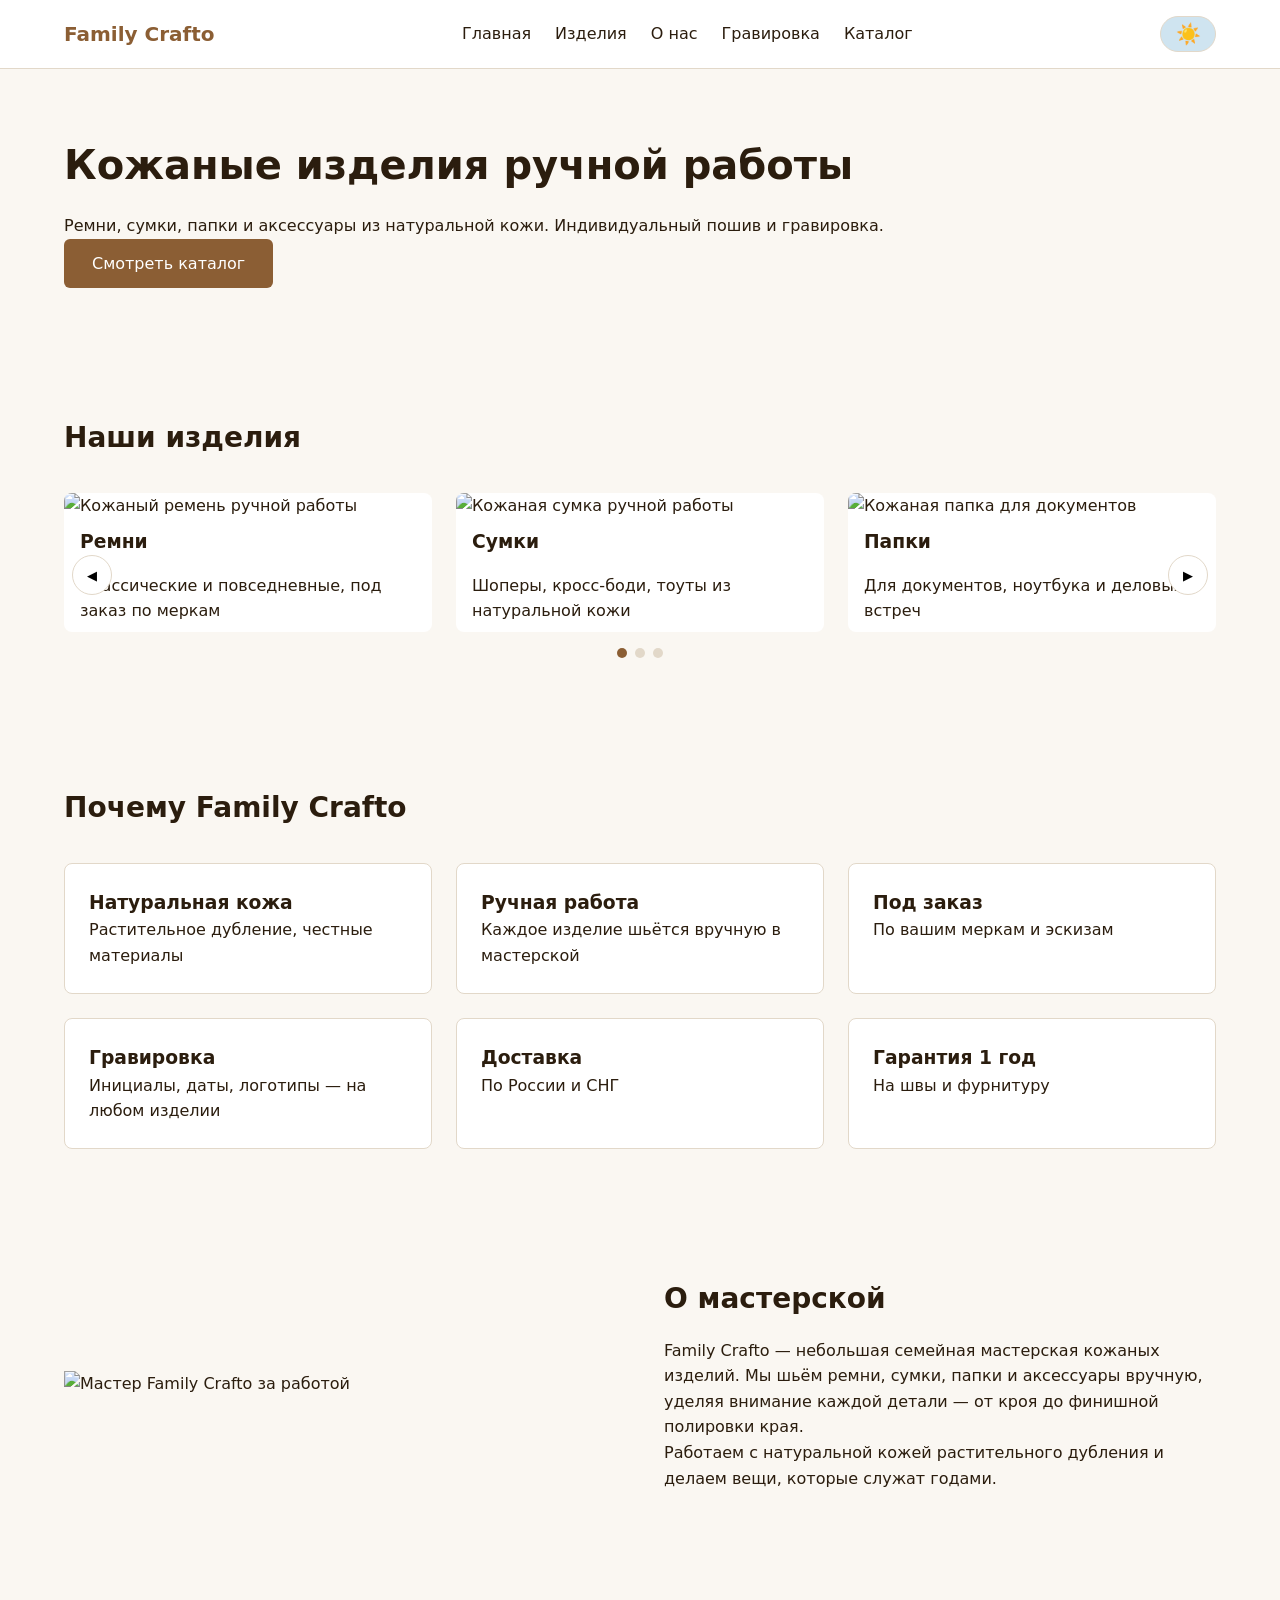
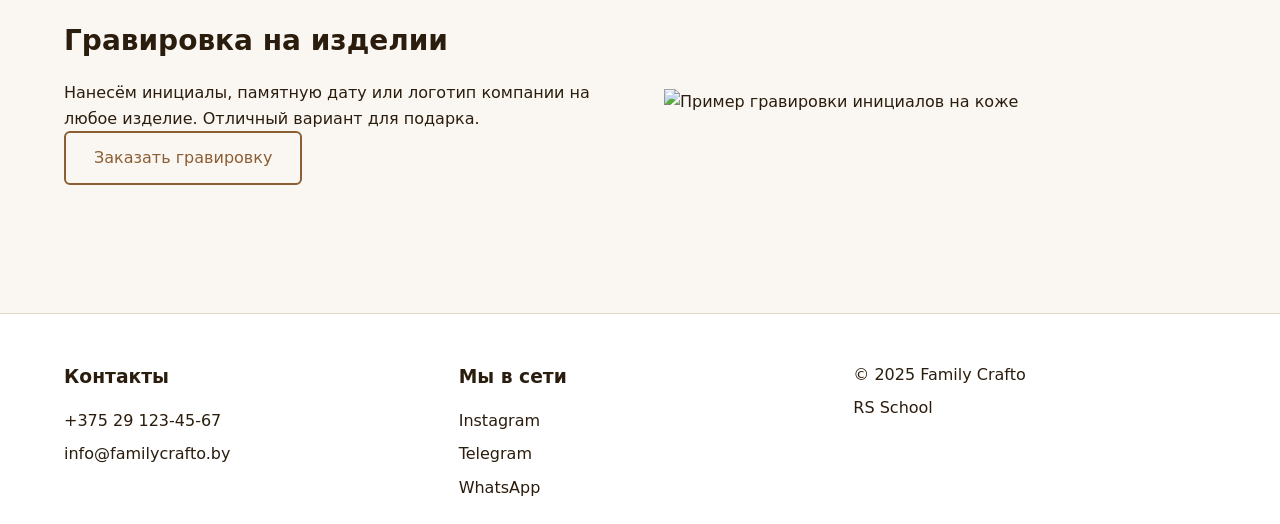
==== index.html @ 92be7557 "feat: add landing page and catalog markup" ====
<!DOCTYPE html>
<html lang="ru">
<head>
    <meta charset="UTF-8">
    <meta name="viewport" content="width=device-width, initial-scale=1.0">
    <title>Family Crafto — кожаные изделия ручной работы</title>
    <link rel="icon" href="images/favicon.ico" type="image/x-icon">
    <link rel="stylesheet" href="css/themes.css">
    <link rel="stylesheet" href="css/style.css">
    <script src="js/theme.js" defer></script>
</head>
<body>
    <header class="header">
        <div class="container header__inner">
            <a href="index.html" class="logo">Family Crafto</a>

            <nav class="nav" aria-label="Основная навигация">
                <ul class="nav__list">
                    <li><a href="#hero">Главная</a></li>
                    <li><a href="#products">Изделия</a></li>
                    <li><a href="#benefits">О нас</a></li>
                    <li><a href="#engraving">Гравировка</a></li>
                    <li><a href="catalog.html">Каталог</a></li>
                </ul>
            </nav>

            <button class="theme-toggle" type="button" aria-label="Переключить тему">
                <span class="theme-toggle__icon theme-toggle__icon--sun" aria-hidden="true">☀️</span>
                <span class="theme-toggle__icon theme-toggle__icon--moon" aria-hidden="true">🌙</span>
            </button>

            <button class="burger" type="button" aria-label="Открыть меню">
                <span></span><span></span><span></span>
            </button>
        </div>
    </header>
    <main> 
    <section class="hero" id="hero">
        <div class="container hero__inner">
            <h1>Кожаные изделия ручной работы</h1>
            <p>Ремни, сумки, папки и аксессуары из натуральной кожи. Индивидуальный пошив и гравировка.</p>
            <a href="catalog.html" class="btn">Смотреть каталог</a>
        </div>
    </section>
    <section class="products-slider" id="products">
        <div class="container">
            <h2>Наши изделия</h2>
            <div class="slider">
                <ul class="slider__track">
                    <li class="slide">
                        <img src="images/slider-belt.jpg" alt="Кожаный ремень ручной работы">
                        <h3>Ремни</h3>
                        <p>Классические и повседневные, под заказ по меркам</p>
                    </li>
                    <li class="slide">
                        <img src="images/slider-bag.jpg" alt="Кожаная сумка ручной работы">
                        <h3>Сумки</h3>
                        <p>Шоперы, кросс-боди, тоуты из натуральной кожи</p>
                    </li>
                    <li class="slide">
                        <img src="images/slider-folder.jpg" alt="Кожаная папка для документов">
                        <h3>Папки</h3>
                        <p>Для документов, ноутбука и деловых встреч</p>
                    </li>
                </ul>
                <button class="slider__btn slider__btn--prev" aria-label="Предыдущий слайд">◀</button>
                <button class="slider__btn slider__btn--next" aria-label="Следующий слайд">▶</button>
                <div class="slider__dots">
                    <button class="dot dot--active" aria-label="Слайд 1"></button>
                    <button class="dot" aria-label="Слайд 2"></button>
                    <button class="dot" aria-label="Слайд 3"></button>
                </div>
            </div>
        </div>
    </section>
    <section class="benefits" id="benefits">
        <div class="container">
            <h2>Почему Family Crafto</h2>
            <ul class="benefits__grid">
                <li class="benefit-card">
                    <h3>Натуральная кожа</h3>
                    <p>Растительное дубление, честные материалы</p>
                </li>
                <li class="benefit-card">
                    <h3>Ручная работа</h3>
                    <p>Каждое изделие шьётся вручную в мастерской</p>
                </li>
                <li class="benefit-card">
                    <h3>Под заказ</h3>
                    <p>По вашим меркам и эскизам</p>
                </li>
                <li class="benefit-card">
                    <h3>Гравировка</h3>
                    <p>Инициалы, даты, логотипы — на любом изделии</p>
                </li>
                <li class="benefit-card">
                    <h3>Доставка</h3>
                    <p>По России и СНГ</p>
                </li>
                <li class="benefit-card">
                    <h3>Гарантия 1 год</h3>
                    <p>На швы и фурнитуру</p>
                </li>
            </ul>
        </div>
    </section>
    <section class="about" id="about">
        <div class="container about__inner">
            <img src="images/about.jpg" alt="Мастер Family Crafto за работой">
            <div class="about__text">
                <h2>О мастерской</h2>
                <p>Family Crafto — небольшая семейная мастерская кожаных изделий. Мы шьём ремни, сумки, папки и аксессуары вручную, уделяя внимание каждой детали — от кроя до финишной полировки края.</p>
                <p>Работаем с натуральной кожей растительного дубления и делаем вещи, которые служат годами.</p>
            </div>
        </div>
    </section>
    <section class="engraving" id="engraving">
        <div class="container engraving__inner">
            <div class="engraving__text">
                <h2>Гравировка на изделии</h2>
                <p>Нанесём инициалы, памятную дату или логотип компании на любое изделие. Отличный вариант для подарка.</p>
                <a href="catalog.html" class="btn btn--outline">Заказать гравировку</a>
            </div>
            <img src="images/engraving.jpg" alt="Пример гравировки инициалов на коже">
        </div>
    </section>
    </main>
    <footer class="footer">
        <div class="container footer__inner">
            <div class="footer__col">
                <h3>Контакты</h3>
                <a href="tel:+375291234567">+375 29 123-45-67</a>
                <a href="mailto:info@familycrafto.by">info@familycrafto.by</a>
            </div>
    
            <div class="footer__col">
                <h3>Мы в сети</h3>
                <a href="https://instagram.com/family_crafto" target="_blank" rel="noopener">Instagram</a>
                <a href="https://t.me/family_crafto" target="_blank" rel="noopener">Telegram</a>
                <a href="https://wa.me/375291234567" target="_blank" rel="noopener">WhatsApp</a>
            </div>
            <div class="footer__col">
                <p>© 2025 Family Crafto</p>
                <a href="https://rs.school/courses/javascript" target="_blank" rel="noopener">RS School</a>
            </div>
        </div>
    </footer>
</body>
</html>
---- css/themes.css ----
:root {
    --bg: #faf7f2;
    --surface: #ffffff;
    --text: #2b1d0e;
    --text-muted: #6b5a48;
    --accent: #8b5e34;
    --accent-hover: #6f4826;
    --border: #e2d8c9;
}

[data-theme="dark"] {
    --bg: #1a1410;
    --surface: #241c15;
    --text: #f0e6d8;
    --text-muted: #b5a48e;
    --accent: #c8925b;
    --accent-hover: #dba872;
    --border: #3a2e22;
}
---- css/style.css ----
* { box-sizing: border-box; margin: 0; padding: 0; }

html { scroll-behavior: smooth; }

body {
    font-family: system-ui, -apple-system, sans-serif;
    background: var(--bg);
    color: var(--text);
    line-height: 1.6;
    transition: background .3s, color .3s;
}

ul { list-style: none; }
a { color: inherit; text-decoration: none; }
img { max-width: 100%; height: auto; display: block; }

.container {
    width: 100%;
    max-width: 1200px;
    margin: 0 auto;
    padding: 0 24px;
}

/* HEADER */
.header {
    position: sticky; top: 0; z-index: 100;
    background: var(--surface);
    border-bottom: 1px solid var(--border);
}
.header__inner {
    display: flex; align-items: center; justify-content: space-between;
    gap: 24px; padding: 16px 24px;
}
.logo { font-weight: 700; font-size: 1.25rem; color: var(--accent); }

.nav__list { display: flex; gap: 24px; }
.nav__list a { transition: color .2s; }
.nav__list a:hover { color: var(--accent); }

/* === Кнопка переключения темы с анимацией «закат/восход» === */
.theme-toggle {
    position: relative;
    width: 56px;
    height: 36px;
    border-radius: 18px;
    background: #cfe4f0;                 /* небо днём */
    border: 1px solid var(--border);
    cursor: pointer;
    overflow: hidden;
    padding: 0;
    transition: background .5s ease;
}

/* Небо ночью */
[data-theme="dark"] .theme-toggle {
    background: #1a2740;
}

/* Общие стили иконок — позиция в центре кнопки */
.theme-toggle__icon {
    position: absolute;
    top: 50%;
    left: 50%;
    font-size: 20px;
    line-height: 1;
    transition: transform .6s cubic-bezier(.4, 0, .2, 1),
                opacity .4s ease;
    pointer-events: none;
    user-select: none;
}

/* === СВЕТЛАЯ ТЕМА: солнце в центре, луна «ушла за горизонт» === */
.theme-toggle__icon--sun {
    transform: translate(-50%, -50%);
    opacity: 1;
}

.theme-toggle__icon--moon {
    transform: translate(-50%, 60%);     /* спрятана внизу */
    opacity: 0;
}

/* === ТЁМНАЯ ТЕМА: луна в центре, солнце «уходит вниз» === */
[data-theme="dark"] .theme-toggle__icon--sun {
    transform: translate(-50%, 60%);
    opacity: 0;
}

[data-theme="dark"] .theme-toggle__icon--moon {
    transform: translate(-50%, -50%);
    opacity: 1;
}

/* ховер — лёгкое увеличение кнопки */
.theme-toggle:hover {
    transform: scale(1.05);
}
.theme-toggle:active {
    transform: scale(.97);
}

.theme-toggle:hover { background: var(--border); }

.burger { display: none; background: none; border: none; cursor: pointer; }
.burger span { display: block; width: 24px; height: 2px; background: var(--text); margin: 4px 0; }

/* секции */
section { padding: 64px 0; }

h1 { font-size: 2.5rem; margin-bottom: 16px; }
h2 { font-size: 1.75rem; margin-bottom: 16px; }

.btn {
    display: inline-block; padding: 12px 28px;
    background: var(--accent); color: #fff;
    border-radius: 6px; border: none; cursor: pointer;
    transition: background .2s, transform .2s;
}
.btn:hover { background: var(--accent-hover); transform: translateY(-2px); }
.btn--outline { background: transparent; color: var(--accent); border: 2px solid var(--accent); }
.btn--outline:hover { background: var(--accent); color: #fff; }

/* сетки */
.benefits__grid { display: grid; grid-template-columns: repeat(3, 1fr); gap: 24px; margin-top: 32px; }
.benefit-card { background: var(--surface); border: 1px solid var(--border); padding: 24px; border-radius: 8px; }

.products { display: grid; grid-template-columns: repeat(4, 1fr); gap: 24px; margin: 32px 0; }
.product-card { background: var(--surface); border: 1px solid var(--border); border-radius: 8px; overflow: hidden; transition: transform .3s, box-shadow .3s; }
.product-card:hover { transform: translateY(-4px); box-shadow: 0 8px 24px rgba(0,0,0,.12); }
.product-card h3, .product-card p, .product-card__price { padding: 0 16px; }
.product-card__price { display: block; padding-bottom: 16px; color: var(--accent); font-weight: 700; }

/* слайдер */
.slider { position: relative; overflow: hidden; margin-top: 32px; }
.slider__track { display: flex; gap: 24px; }
.slide { flex: 0 0 calc((100% - 48px) / 3); background: var(--surface); border-radius: 8px; overflow: hidden; }
.slide h3, .slide p { padding: 8px 16px; }

.slider__btn {
    position: absolute; top: 50%; transform: translateY(-50%);
    background: var(--surface); border: 1px solid var(--border);
    width: 40px; height: 40px; border-radius: 50%; cursor: pointer;
}
.slider__btn--prev { left: 8px; }
.slider__btn--next { right: 8px; }

.slider__dots { display: flex; gap: 8px; justify-content: center; margin-top: 16px; }
.dot { width: 10px; height: 10px; border-radius: 50%; background: var(--border); border: none; cursor: pointer; }
.dot--active { background: var(--accent); }

/* about / engraving */
.about__inner, .engraving__inner {
    display: grid; grid-template-columns: 1fr 1fr; gap: 48px; align-items: center;
}

/* footer */
.footer { background: var(--surface); border-top: 1px solid var(--border); padding: 48px 0 24px; margin-top: 64px; }
.footer__inner { display: grid; grid-template-columns: repeat(3, 1fr); gap: 32px; }
.footer__col { display: flex; flex-direction: column; gap: 8px; }
.footer__col h3 { margin-bottom: 8px; }
.footer__col a { transition: color .2s; }
.footer__col a:hover { color: var(--accent); }

/* АДАПТИВ */
@media (max-width: 1024px) {
    .products { grid-template-columns: repeat(3, 1fr); }
    .benefits__grid { grid-template-columns: repeat(2, 1fr); }
}

@media (max-width: 768px) {
    .nav { display: none; }
    .burger { display: block; }
    .about__inner, .engraving__inner { grid-template-columns: 1fr; }
    .products { grid-template-columns: repeat(2, 1fr); }
    .slide { flex: 0 0 calc((100% - 24px) / 2); }
    h1 { font-size: 2rem; }
}

@media (max-width: 480px) {
    .container { padding: 0 16px; }
    .products, .benefits__grid, .footer__inner { grid-template-columns: 1fr; }
    .slide { flex: 0 0 100%; }
    h1 { font-size: 1.75rem; }
}
/* Каталог */
.catalog { padding: 48px 0 64px; }

.catalog__subtitle {
    color: var(--text-muted);
    margin-bottom: 32px;
}

/* Категории */
.categories {
    display: flex;
    flex-wrap: wrap;
    gap: 12px;
    margin-bottom: 32px;
}

.category {
    padding: 10px 20px;
    background: var(--surface);
    color: var(--text);
    border: 1px solid var(--border);
    border-radius: 24px;
    cursor: pointer;
    transition: background .2s, color .2s, border-color .2s;
    font-size: 1rem;
}

.category:hover {
    border-color: var(--accent);
    color: var(--accent);
}

.category--active {
    background: var(--accent);
    color: #fff;
    border-color: var(--accent);
}

/* Кнопка «Показать ещё» */
.catalog__more {
    display: flex;
    justify-content: center;
    margin-top: 40px;
}
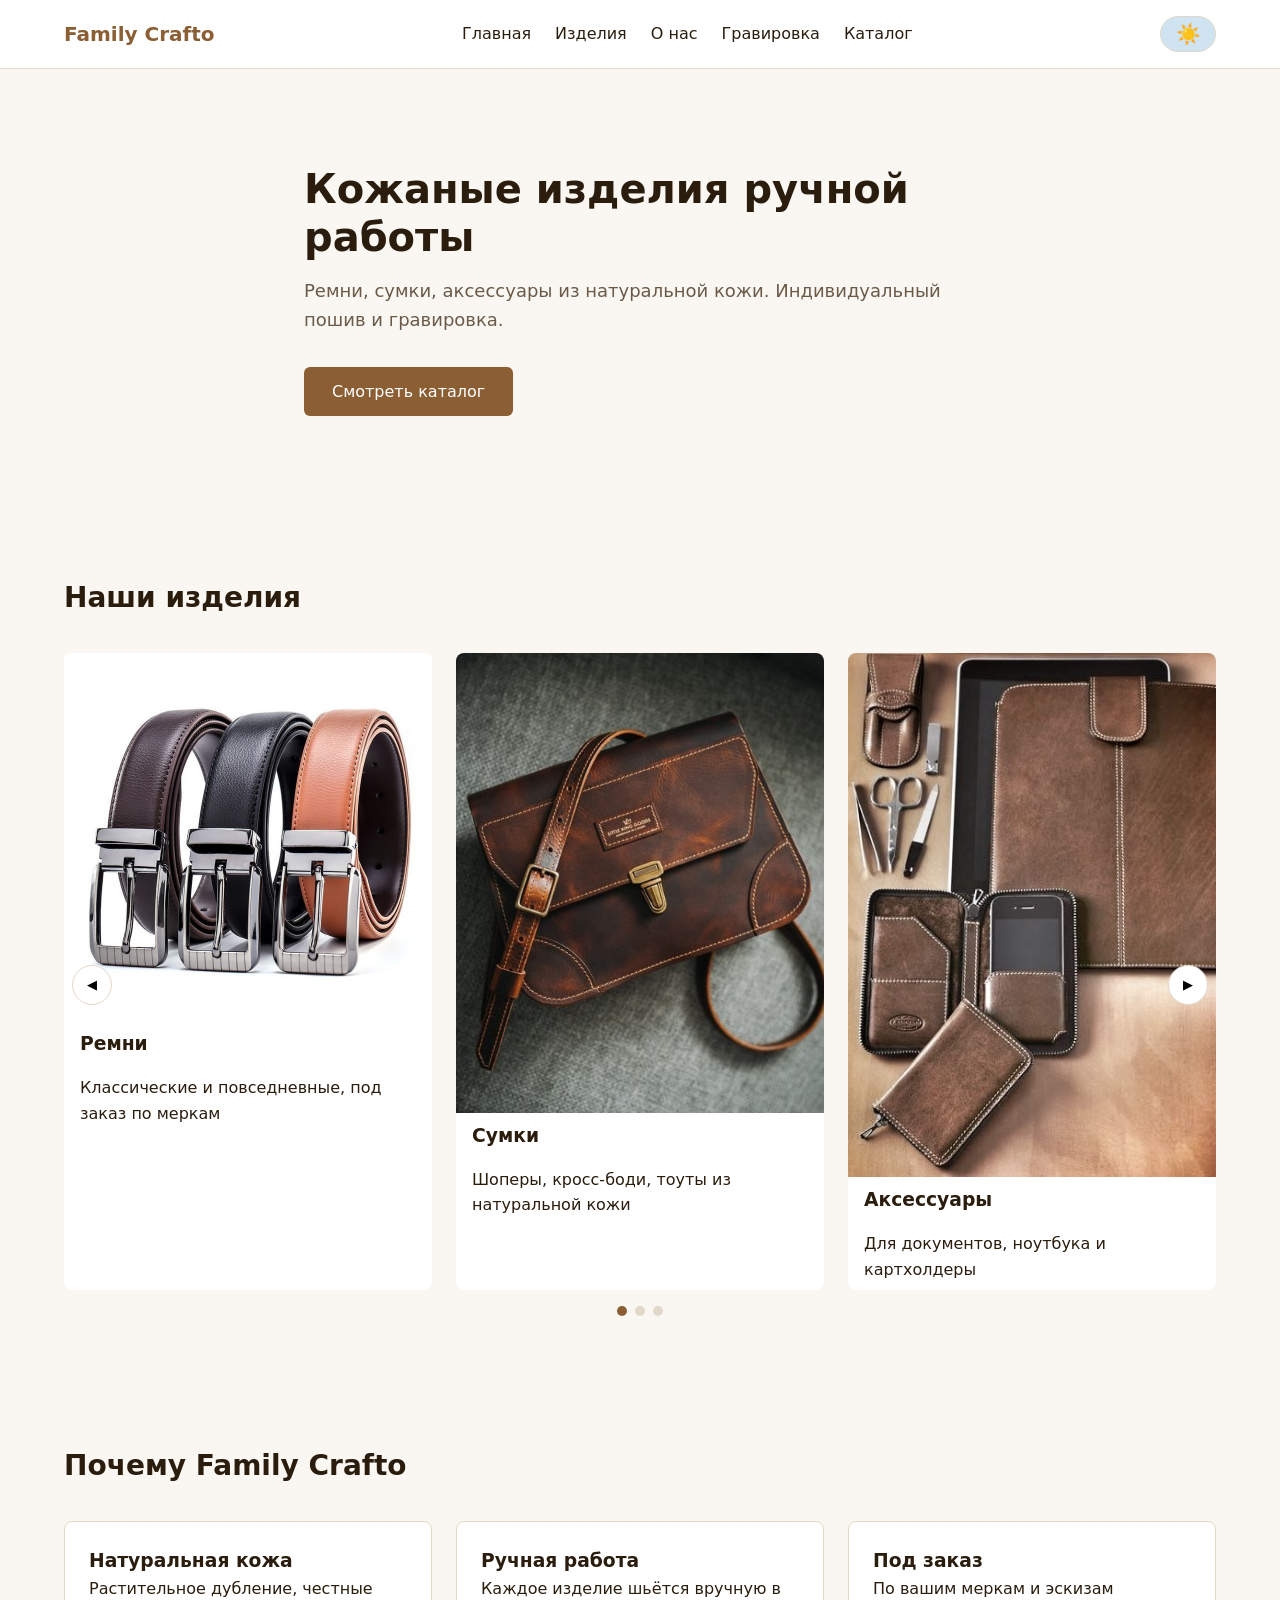
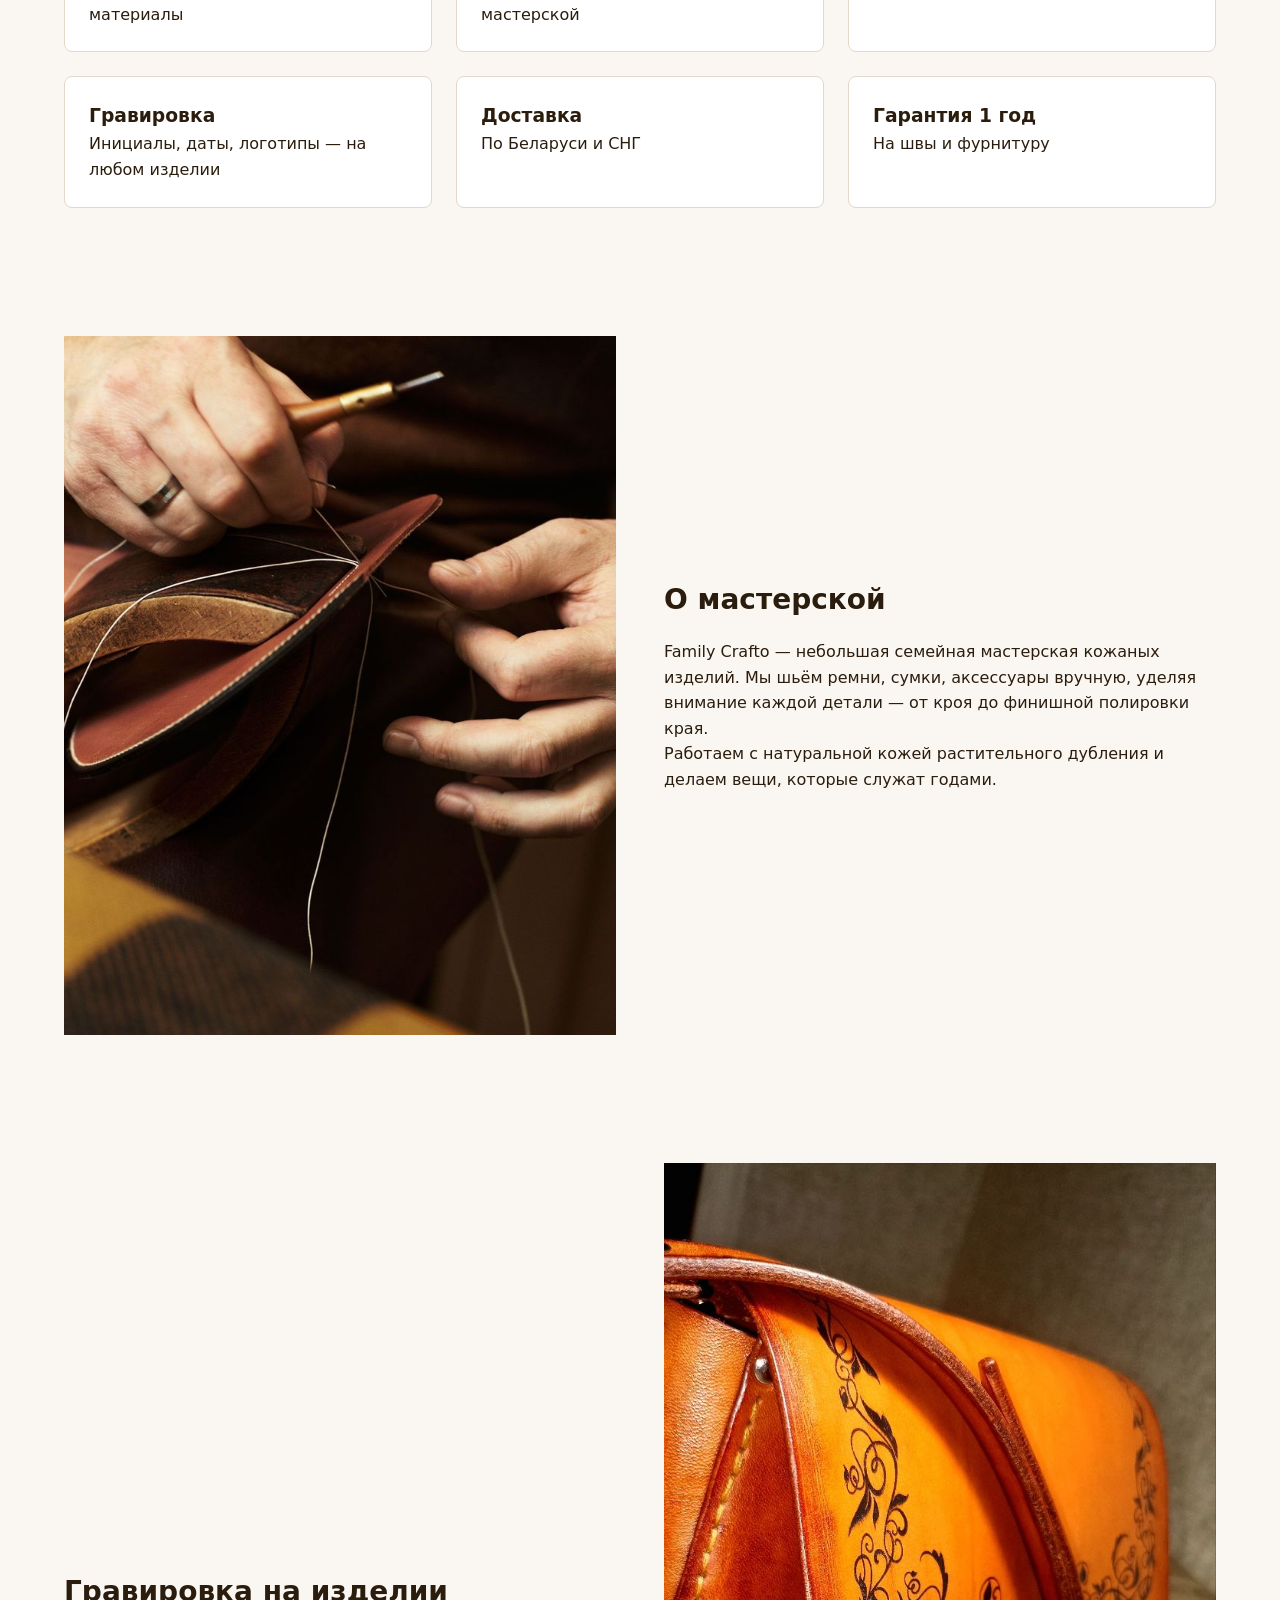
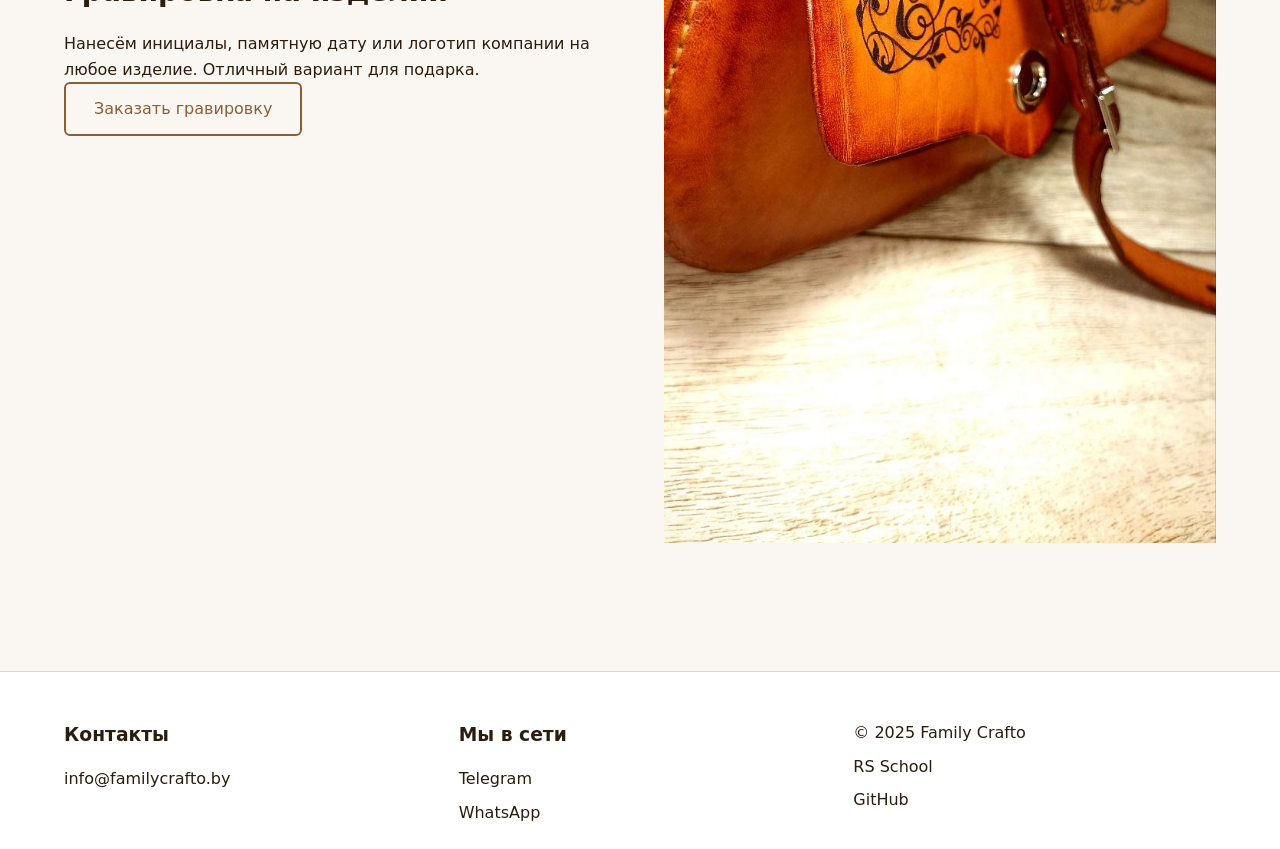
==== commit b1fe6485: "feat: add product images and update hero text" ====
--- a/index.html
+++ b/index.html
@@ -38,7 +38,8 @@
     <section class="hero" id="hero">
         <div class="container hero__inner">
             <h1>Кожаные изделия ручной работы</h1>
-            <p>Ремни, сумки, папки и аксессуары из натуральной кожи. Индивидуальный пошив и гравировка.</p>
+            <p>Ремни, сумки, аксессуары из натуральной кожи. Индивидуальный пошив и гравировка.</p>
+            <p></p>
             <a href="catalog.html" class="btn">Смотреть каталог</a>
         </div>
     </section>
@@ -48,19 +49,19 @@
             <div class="slider">
                 <ul class="slider__track">
                     <li class="slide">
-                        <img src="images/slider-belt.jpg" alt="Кожаный ремень ручной работы">
+                        <img src="images/remen.jpg" alt="Кожаный ремень ручной работы">
                         <h3>Ремни</h3>
                         <p>Классические и повседневные, под заказ по меркам</p>
                     </li>
                     <li class="slide">
-                        <img src="images/slider-bag.jpg" alt="Кожаная сумка ручной работы">
+                        <img src="images/sum4.jpg" alt="Кожаная сумка ручной работы">
                         <h3>Сумки</h3>
                         <p>Шоперы, кросс-боди, тоуты из натуральной кожи</p>
                     </li>
                     <li class="slide">
-                        <img src="images/slider-folder.jpg" alt="Кожаная папка для документов">
-                        <h3>Папки</h3>
-                        <p>Для документов, ноутбука и деловых встреч</p>
+                        <img src="images/cosel4.jpg" alt="Кожаная папка для документов">
+                        <h3>Аксессуары</h3>
+                        <p>Для документов, ноутбука и картхолдеры</p>
                     </li>
                 </ul>
                 <button class="slider__btn slider__btn--prev" aria-label="Предыдущий слайд">◀</button>
@@ -95,7 +96,7 @@
                 </li>
                 <li class="benefit-card">
                     <h3>Доставка</h3>
-                    <p>По России и СНГ</p>
+                    <p>По Беларуси и СНГ</p>
                 </li>
                 <li class="benefit-card">
                     <h3>Гарантия 1 год</h3>
@@ -106,10 +107,10 @@
     </section>
     <section class="about" id="about">
         <div class="container about__inner">
-            <img src="images/about.jpg" alt="Мастер Family Crafto за работой">
+            <img src="images/der.jpg" alt="Мастер Family Crafto за работой">
             <div class="about__text">
                 <h2>О мастерской</h2>
-                <p>Family Crafto — небольшая семейная мастерская кожаных изделий. Мы шьём ремни, сумки, папки и аксессуары вручную, уделяя внимание каждой детали — от кроя до финишной полировки края.</p>
+                <p>Family Crafto — небольшая семейная мастерская кожаных изделий. Мы шьём ремни, сумки, аксессуары вручную, уделяя внимание каждой детали — от кроя до финишной полировки края.</p>
                 <p>Работаем с натуральной кожей растительного дубления и делаем вещи, которые служат годами.</p>
             </div>
         </div>
@@ -121,7 +122,7 @@
                 <p>Нанесём инициалы, памятную дату или логотип компании на любое изделие. Отличный вариант для подарка.</p>
                 <a href="catalog.html" class="btn btn--outline">Заказать гравировку</a>
             </div>
-            <img src="images/engraving.jpg" alt="Пример гравировки инициалов на коже">
+            <img src="images/grav3.jpg" alt="Пример гравировки инициалов на коже">
         </div>
     </section>
     </main>
@@ -129,19 +130,18 @@
         <div class="container footer__inner">
             <div class="footer__col">
                 <h3>Контакты</h3>
-                <a href="tel:+375291234567">+375 29 123-45-67</a>
                 <a href="mailto:info@familycrafto.by">info@familycrafto.by</a>
             </div>
     
             <div class="footer__col">
                 <h3>Мы в сети</h3>
-                <a href="https://instagram.com/family_crafto" target="_blank" rel="noopener">Instagram</a>
                 <a href="https://t.me/family_crafto" target="_blank" rel="noopener">Telegram</a>
                 <a href="https://wa.me/375291234567" target="_blank" rel="noopener">WhatsApp</a>
             </div>
             <div class="footer__col">
                 <p>© 2025 Family Crafto</p>
                 <a href="https://rs.school/courses/javascript" target="_blank" rel="noopener">RS School</a>
+                <a href="https://github.com/Kalanho" target="_blank" rel="noopener" class="footer__link">GitHub</a>
             </div>
         </div>
     </footer>
--- a/css/style.css
+++ b/css/style.css
@@ -21,7 +21,7 @@
     padding: 0 24px;
 }
 
-/* HEADER */
+
 .header {
     position: sticky; top: 0; z-index: 100;
     background: var(--surface);
@@ -37,13 +37,13 @@
 .nav__list a { transition: color .2s; }
 .nav__list a:hover { color: var(--accent); }
 
-/* === Кнопка переключения темы с анимацией «закат/восход» === */
+
 .theme-toggle {
     position: relative;
     width: 56px;
     height: 36px;
     border-radius: 18px;
-    background: #cfe4f0;                 /* небо днём */
+    background: #cfe4f0;                 
     border: 1px solid var(--border);
     cursor: pointer;
     overflow: hidden;
@@ -51,12 +51,12 @@
     transition: background .5s ease;
 }
 
-/* Небо ночью */
+
 [data-theme="dark"] .theme-toggle {
     background: #1a2740;
 }
 
-/* Общие стили иконок — позиция в центре кнопки */
+
 .theme-toggle__icon {
     position: absolute;
     top: 50%;
@@ -69,18 +69,18 @@
     user-select: none;
 }
 
-/* === СВЕТЛАЯ ТЕМА: солнце в центре, луна «ушла за горизонт» === */
+
 .theme-toggle__icon--sun {
     transform: translate(-50%, -50%);
     opacity: 1;
 }
 
 .theme-toggle__icon--moon {
-    transform: translate(-50%, 60%);     /* спрятана внизу */
+    transform: translate(-50%, 60%);     
     opacity: 0;
 }
 
-/* === ТЁМНАЯ ТЕМА: луна в центре, солнце «уходит вниз» === */
+
 [data-theme="dark"] .theme-toggle__icon--sun {
     transform: translate(-50%, 60%);
     opacity: 0;
@@ -91,7 +91,7 @@
     opacity: 1;
 }
 
-/* ховер — лёгкое увеличение кнопки */
+
 .theme-toggle:hover {
     transform: scale(1.05);
 }
@@ -104,7 +104,7 @@
 .burger { display: none; background: none; border: none; cursor: pointer; }
 .burger span { display: block; width: 24px; height: 2px; background: var(--text); margin: 4px 0; }
 
-/* секции */
+
 section { padding: 64px 0; }
 
 h1 { font-size: 2.5rem; margin-bottom: 16px; }
@@ -120,7 +120,7 @@
 .btn--outline { background: transparent; color: var(--accent); border: 2px solid var(--accent); }
 .btn--outline:hover { background: var(--accent); color: #fff; }
 
-/* сетки */
+
 .benefits__grid { display: grid; grid-template-columns: repeat(3, 1fr); gap: 24px; margin-top: 32px; }
 .benefit-card { background: var(--surface); border: 1px solid var(--border); padding: 24px; border-radius: 8px; }
 
@@ -130,7 +130,7 @@
 .product-card h3, .product-card p, .product-card__price { padding: 0 16px; }
 .product-card__price { display: block; padding-bottom: 16px; color: var(--accent); font-weight: 700; }
 
-/* слайдер */
+
 .slider { position: relative; overflow: hidden; margin-top: 32px; }
 .slider__track { display: flex; gap: 24px; }
 .slide { flex: 0 0 calc((100% - 48px) / 3); background: var(--surface); border-radius: 8px; overflow: hidden; }
@@ -148,12 +148,12 @@
 .dot { width: 10px; height: 10px; border-radius: 50%; background: var(--border); border: none; cursor: pointer; }
 .dot--active { background: var(--accent); }
 
-/* about / engraving */
+
 .about__inner, .engraving__inner {
     display: grid; grid-template-columns: 1fr 1fr; gap: 48px; align-items: center;
 }
 
-/* footer */
+
 .footer { background: var(--surface); border-top: 1px solid var(--border); padding: 48px 0 24px; margin-top: 64px; }
 .footer__inner { display: grid; grid-template-columns: repeat(3, 1fr); gap: 32px; }
 .footer__col { display: flex; flex-direction: column; gap: 8px; }
@@ -161,7 +161,7 @@
 .footer__col a { transition: color .2s; }
 .footer__col a:hover { color: var(--accent); }
 
-/* АДАПТИВ */
+
 @media (max-width: 1024px) {
     .products { grid-template-columns: repeat(3, 1fr); }
     .benefits__grid { grid-template-columns: repeat(2, 1fr); }
@@ -182,7 +182,7 @@
     .slide { flex: 0 0 100%; }
     h1 { font-size: 1.75rem; }
 }
-/* Каталог */
+
 .catalog { padding: 48px 0 64px; }
 
 .catalog__subtitle {
@@ -190,7 +190,7 @@
     margin-bottom: 32px;
 }
 
-/* Категории */
+
 .categories {
     display: flex;
     flex-wrap: wrap;
@@ -220,9 +220,28 @@
     border-color: var(--accent);
 }
 
-/* Кнопка «Показать ещё» */
+
 .catalog__more {
     display: flex;
     justify-content: center;
     margin-top: 40px;
+}
+.hero {
+    padding: 96px 0;
+}
+
+.hero__inner {
+    max-width: 720px;
+}
+
+.hero h1 {
+    font-size: 2.5rem;
+    margin-bottom: 16px;
+    line-height: 1.2;
+}
+
+.hero p {
+    font-size: 1.125rem;
+    color: var(--text-muted);
+    margin-bottom: 32px;
 }
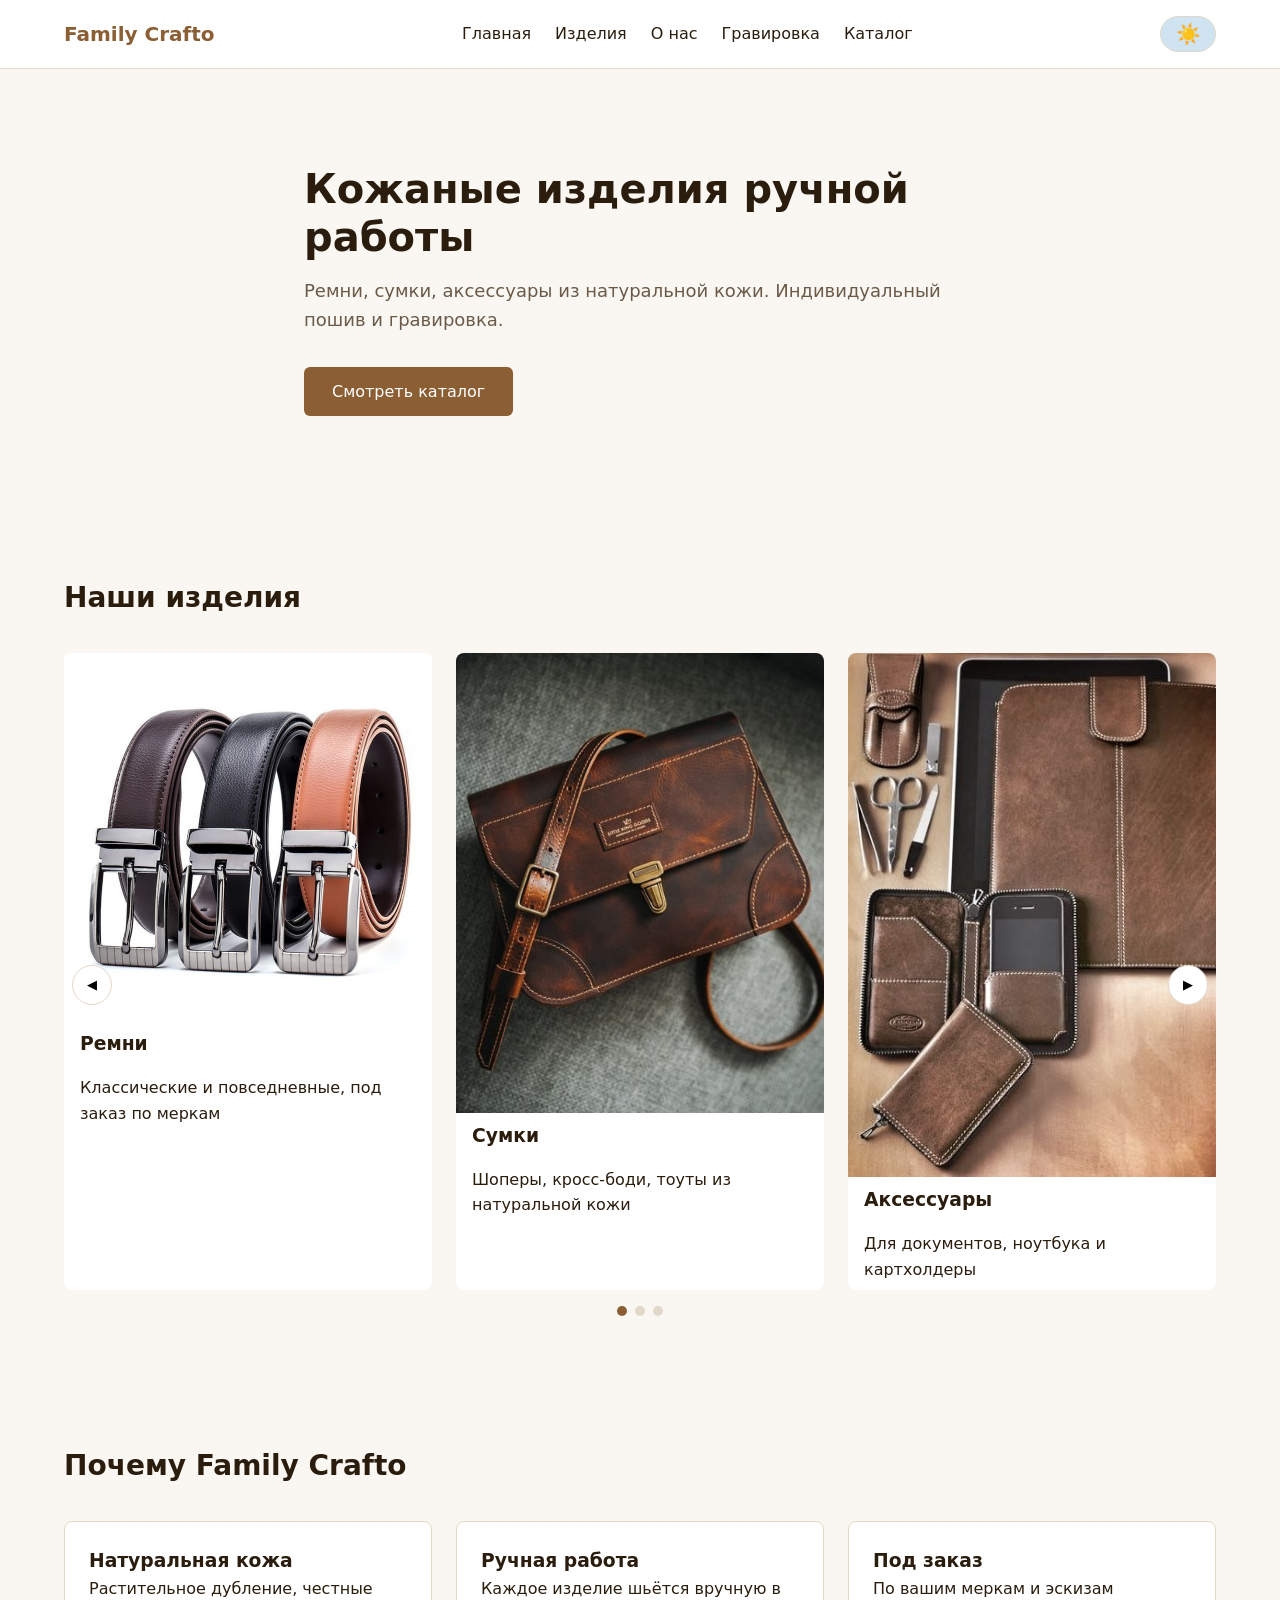
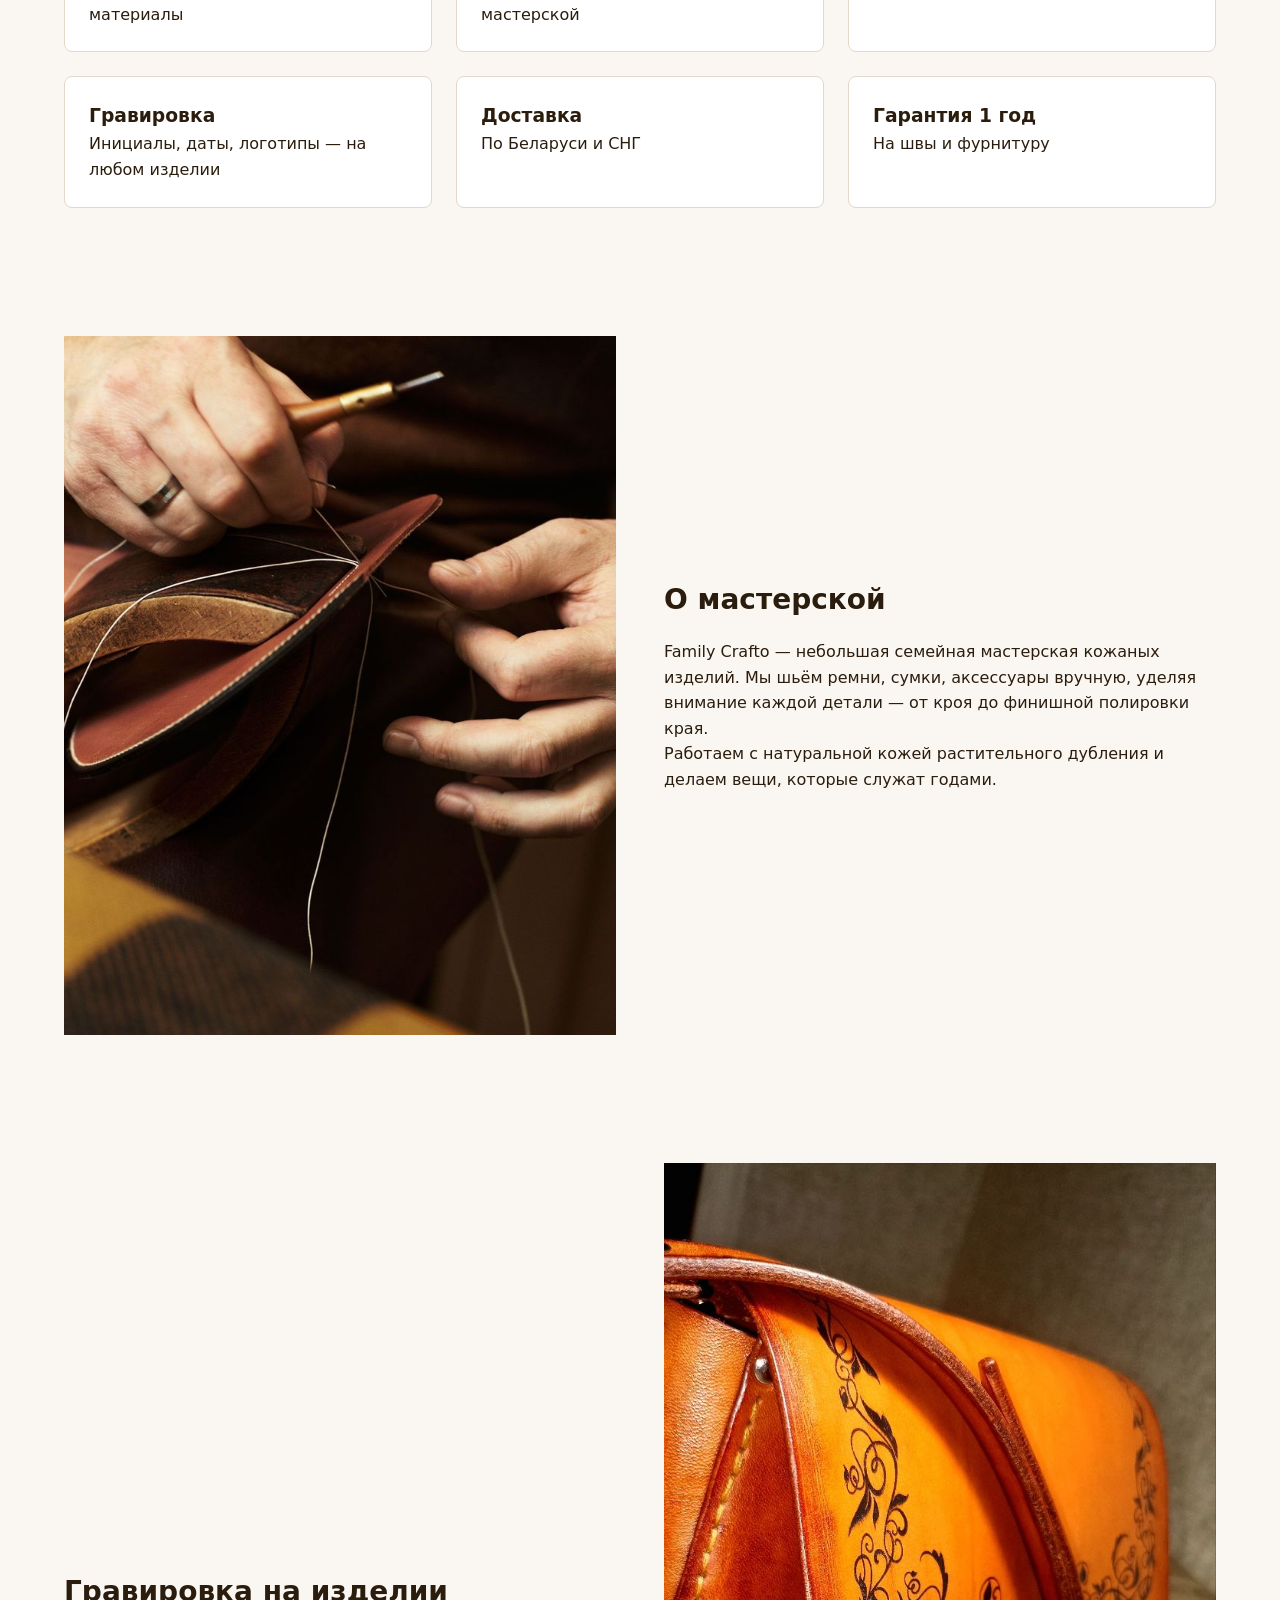
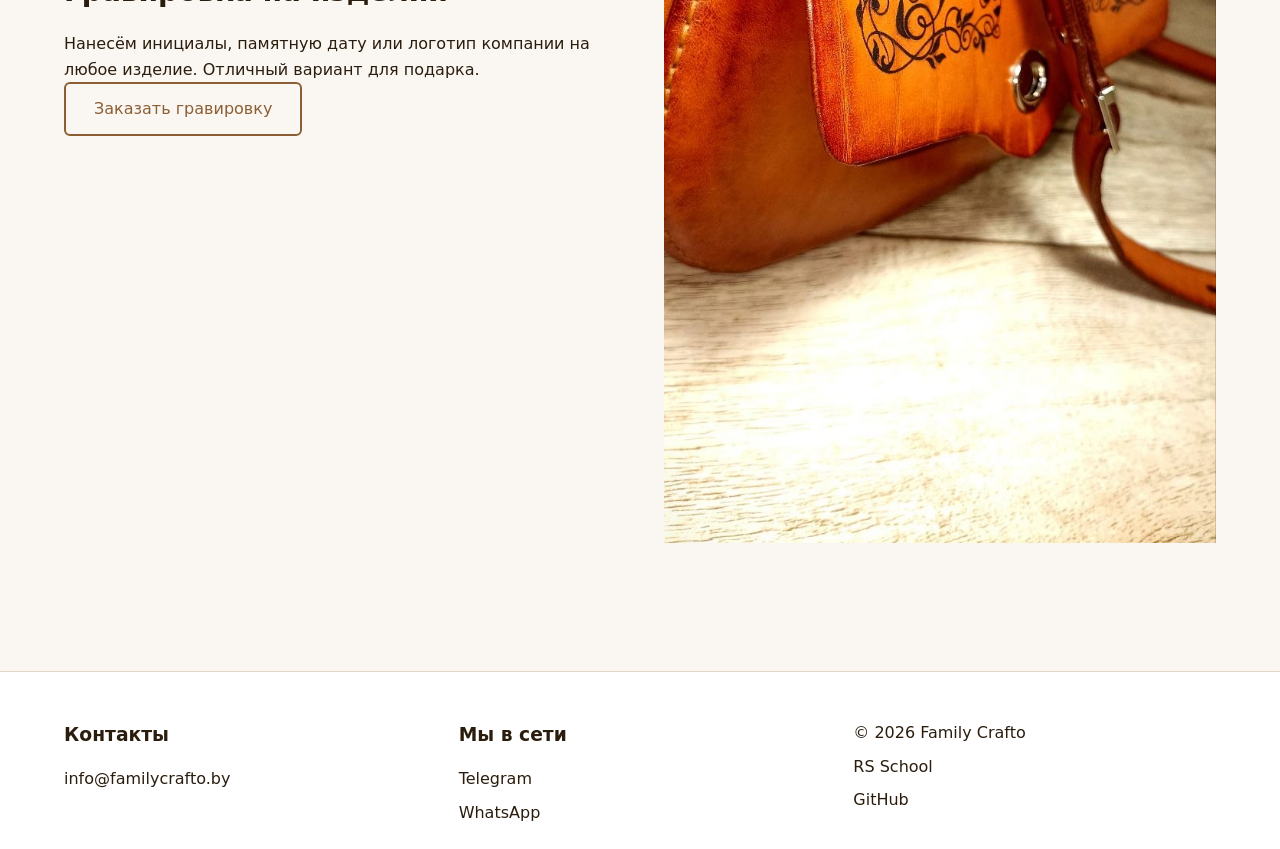
==== commit d41b438b: "a11y: hide decorative slider icons from screen readers" ====
--- a/index.html
+++ b/index.html
@@ -39,7 +39,6 @@
         <div class="container hero__inner">
             <h1>Кожаные изделия ручной работы</h1>
             <p>Ремни, сумки, аксессуары из натуральной кожи. Индивидуальный пошив и гравировка.</p>
-            <p></p>
             <a href="catalog.html" class="btn">Смотреть каталог</a>
         </div>
     </section>
@@ -64,8 +63,12 @@
                         <p>Для документов, ноутбука и картхолдеры</p>
                     </li>
                 </ul>
-                <button class="slider__btn slider__btn--prev" aria-label="Предыдущий слайд">◀</button>
-                <button class="slider__btn slider__btn--next" aria-label="Следующий слайд">▶</button>
+                <button class="slider__btn slider__btn--prev" aria-label="Предыдущий слайд">
+                    <span aria-hidden="true">◀</span>
+                </button>
+                <button class="slider__btn slider__btn--next" aria-label="Следующий слайд">
+                    <span aria-hidden="true">▶</span>
+                </button>
                 <div class="slider__dots">
                     <button class="dot dot--active" aria-label="Слайд 1"></button>
                     <button class="dot" aria-label="Слайд 2"></button>
@@ -139,7 +142,7 @@
                 <a href="https://wa.me/375291234567" target="_blank" rel="noopener">WhatsApp</a>
             </div>
             <div class="footer__col">
-                <p>© 2025 Family Crafto</p>
+                <p>© 2026 Family Crafto</p>
                 <a href="https://rs.school/courses/javascript" target="_blank" rel="noopener">RS School</a>
                 <a href="https://github.com/Kalanho" target="_blank" rel="noopener" class="footer__link">GitHub</a>
             </div>
--- a/css/style.css
+++ b/css/style.css
@@ -244,4 +244,15 @@
     font-size: 1.125rem;
     color: var(--text-muted);
     margin-bottom: 32px;
+}
+.visually-hidden {
+    position: absolute;
+    width: 1px;
+    height: 1px;
+    margin: -1px;
+    padding: 0;
+    overflow: hidden;
+    clip: rect(0, 0, 0, 0);
+    white-space: nowrap;
+    border: 0;
 }
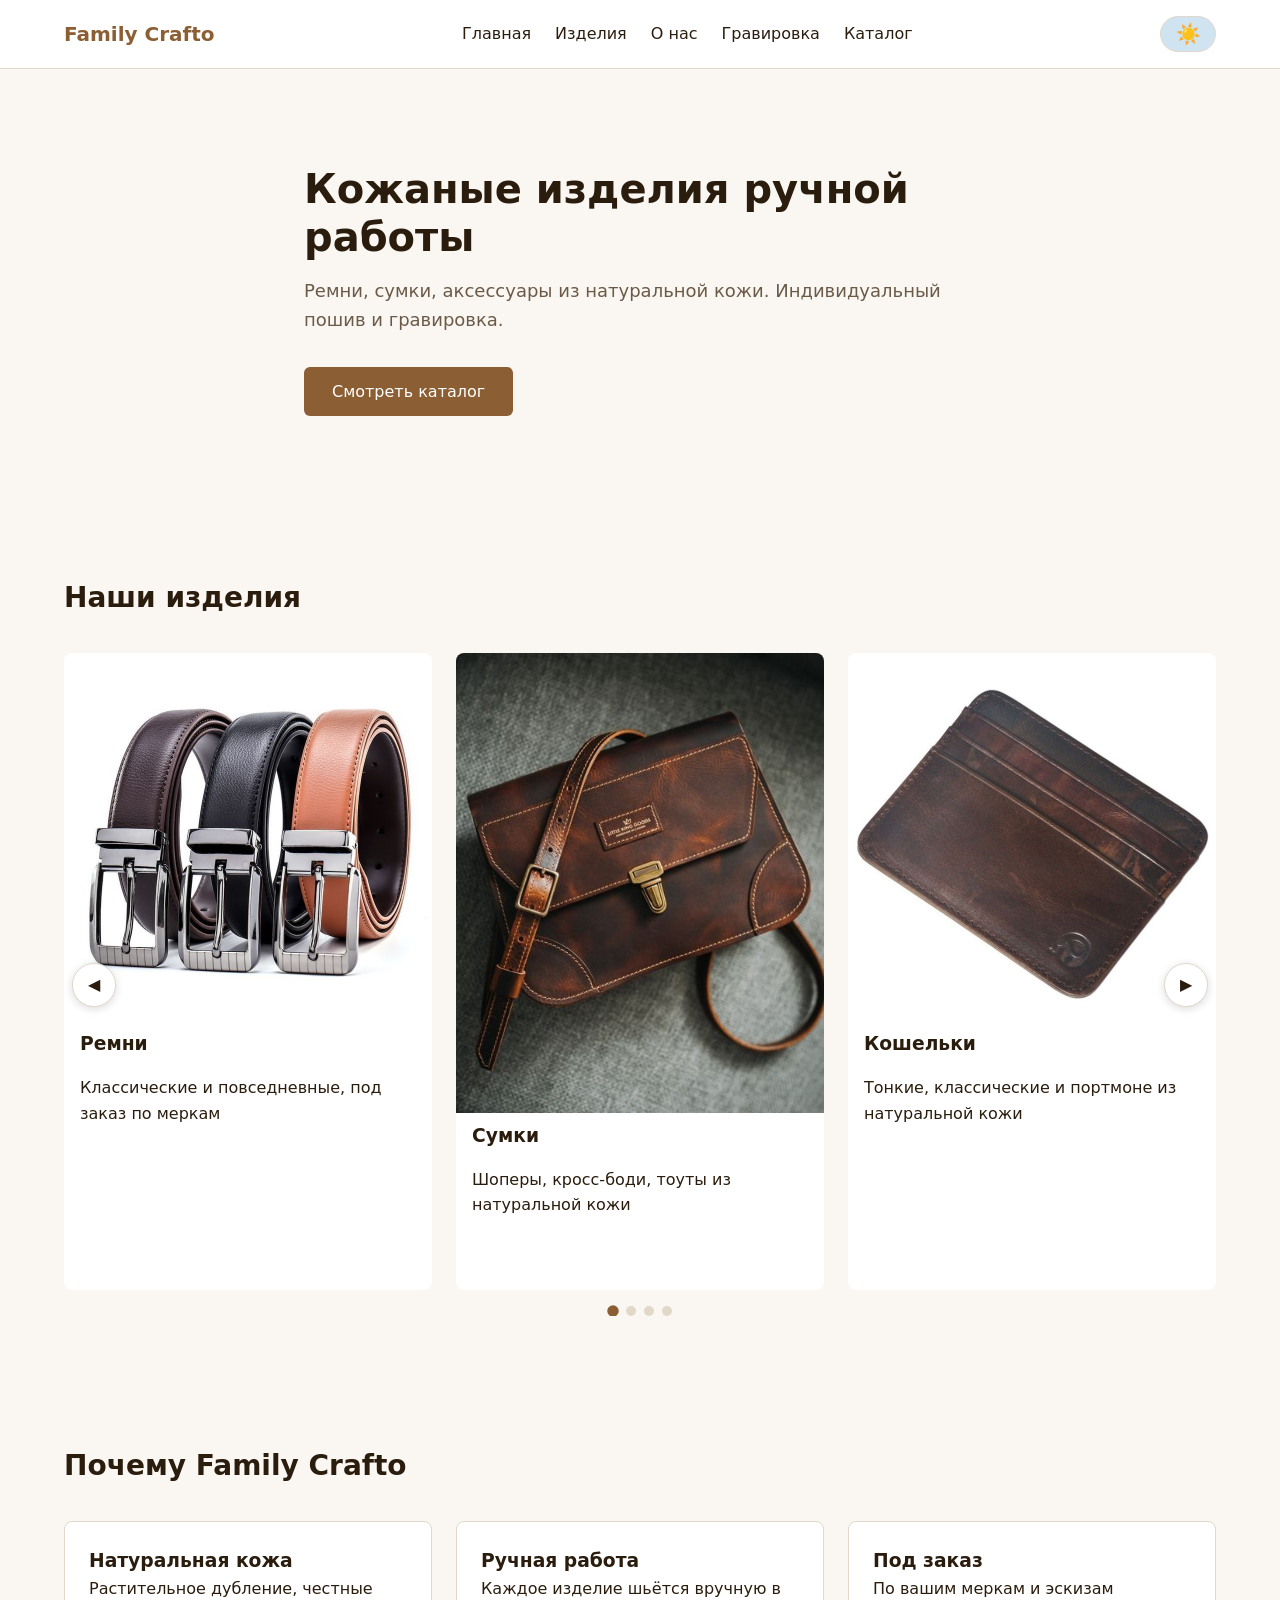
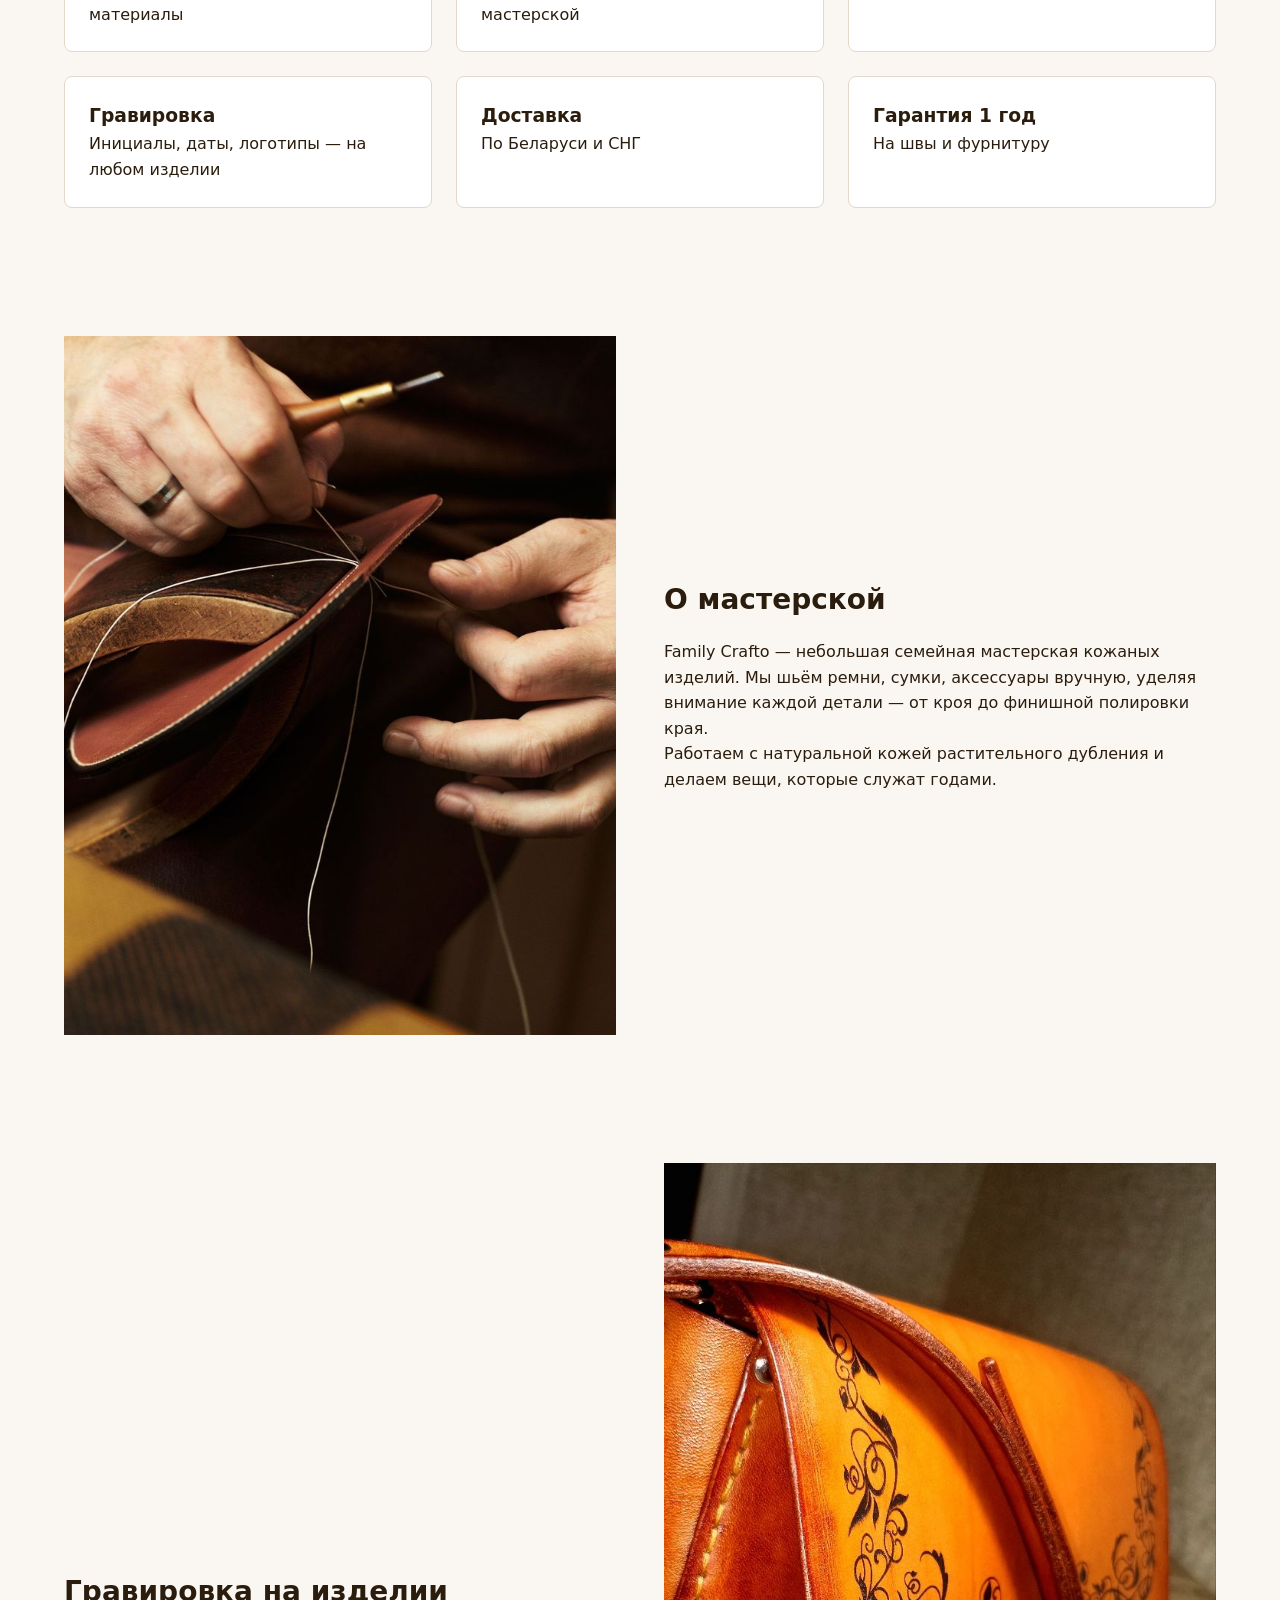
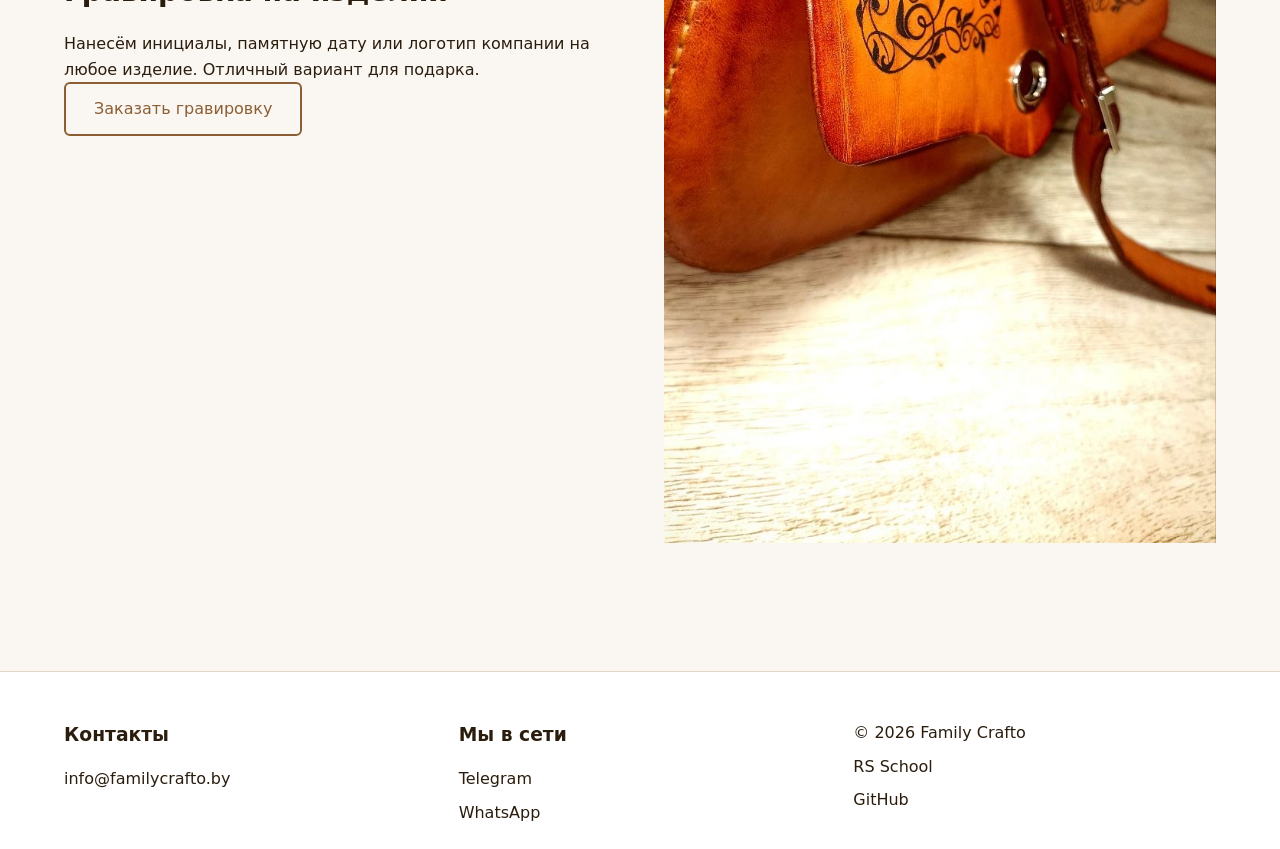
==== commit 7316efe4: "feat: improve slider with smoother animation, lighter arrows and wallets slide" ====
--- a/index.html
+++ b/index.html
@@ -1,15 +1,17 @@
 <!DOCTYPE html>
 <html lang="ru">
-<head>
-    <meta charset="UTF-8">
-    <meta name="viewport" content="width=device-width, initial-scale=1.0">
-    <title>Family Crafto — кожаные изделия ручной работы</title>
-    <link rel="icon" href="images/favicon.ico" type="image/x-icon">
-    <link rel="stylesheet" href="css/themes.css">
-    <link rel="stylesheet" href="css/style.css">
-    <script src="js/theme.js" defer></script>
-</head>
-<body>
+    <head>
+        <meta charset="UTF-8">
+        <meta name="viewport" content="width=device-width, initial-scale=1.0">
+        <title>Family Crafto — кожаные изделия ручной работы</title>
+        <link rel="icon" href="images/favicon.ico" type="image/x-icon">
+        <link rel="stylesheet" href="css/themes.css">
+        <link rel="stylesheet" href="css/style.css">
+        <script src="js/theme.js" defer></script>
+    </head>
+    <script src="js/burger.js"></script>
+    <script src="js/slider.js"></script>
+    </body>
     <header class="header">
         <div class="container header__inner">
             <a href="index.html" class="logo">Family Crafto</a>
@@ -58,6 +60,11 @@
                         <p>Шоперы, кросс-боди, тоуты из натуральной кожи</p>
                     </li>
                     <li class="slide">
+                        <img src="images/cart4.jpg" alt="Кожаный кошелёк ручной работы">
+                        <h3>Кошельки</h3>
+                        <p>Тонкие, классические и портмоне из натуральной кожи</p>
+                    </li>
+                    <li class="slide">
                         <img src="images/cosel4.jpg" alt="Кожаная папка для документов">
                         <h3>Аксессуары</h3>
                         <p>Для документов, ноутбука и картхолдеры</p>
@@ -73,6 +80,7 @@
                     <button class="dot dot--active" aria-label="Слайд 1"></button>
                     <button class="dot" aria-label="Слайд 2"></button>
                     <button class="dot" aria-label="Слайд 3"></button>
+                    <button class="dot" aria-label="Слайд 4"></button>
                 </div>
             </div>
         </div>
--- a/css/style.css
+++ b/css/style.css
@@ -132,15 +132,47 @@
 
 
 .slider { position: relative; overflow: hidden; margin-top: 32px; }
-.slider__track { display: flex; gap: 24px; }
+.slider__track {
+    display: flex;
+    gap: 24px;
+    transition: transform .5s cubic-bezier(.4, 0, .2, 1);  /* ← вот это */
+}
 .slide { flex: 0 0 calc((100% - 48px) / 3); background: var(--surface); border-radius: 8px; overflow: hidden; }
 .slide h3, .slide p { padding: 8px 16px; }
 
 .slider__btn {
-    position: absolute; top: 50%; transform: translateY(-50%);
-    background: var(--surface); border: 1px solid var(--border);
-    width: 40px; height: 40px; border-radius: 50%; cursor: pointer;
-}
+    position: absolute;
+    top: 50%;
+    transform: translateY(-50%);
+    width: 44px;
+    height: 44px;
+    border-radius: 50%;
+    background: var(--surface);          
+    color: var(--text);
+    border: 1px solid var(--border);
+    cursor: pointer;
+    font-size: 1rem;
+    display: flex;
+    align-items: center;
+    justify-content: center;
+    z-index: 2;
+    box-shadow: 0 2px 8px rgba(0, 0, 0, .15);
+    transition: background .25s, color .25s, transform .25s, border-color .25s;
+}
+
+.slider__btn:hover {
+    background: var(--accent);
+    color: #fff;
+    border-color: var(--accent);
+    transform: translateY(-50%) scale(1.08);
+}
+
+.slider__btn:active {
+    transform: translateY(-50%) scale(.95);
+}
+
+.slider__btn--prev { left: 12px; }
+.slider__btn--next { right: 12px; }
 .slider__btn--prev { left: 8px; }
 .slider__btn--next { right: 8px; }
 
@@ -255,4 +287,154 @@
     clip: rect(0, 0, 0, 0);
     white-space: nowrap;
     border: 0;
+}/* ===== МОДАЛЬНОЕ ОКНО ===== */
+.modal {
+    position: fixed;
+    inset: 0;
+    z-index: 1000;
+    display: flex;
+    align-items: center;
+    justify-content: center;
+    padding: 24px;
+}
+
+.modal[hidden] {
+    display: none;
+}
+
+.modal__overlay {
+    position: absolute;
+    inset: 0;
+    background: rgba(0, 0, 0, .6);
+    cursor: pointer;
+}
+
+.modal__content {
+    position: relative;
+    background: var(--surface);
+    border-radius: 12px;
+    padding: 32px;
+    max-width: 560px;
+    width: 100%;
+    max-height: 90vh;
+    overflow-y: auto;
+    z-index: 1;
+    box-shadow: 0 20px 60px rgba(0, 0, 0, .3);
+}
+
+.modal__close {
+    position: absolute;
+    top: 16px;
+    right: 16px;
+    width: 36px;
+    height: 36px;
+    border-radius: 50%;
+    border: none;
+    background: var(--border);
+    color: var(--text);
+    cursor: pointer;
+    font-size: 1.125rem;
+    transition: background .2s, transform .2s;
+}
+
+.modal__close:hover {
+    background: var(--accent);
+    color: #fff;
+    transform: rotate(90deg);
+}
+
+.modal__img {
+    width: 100%;
+    aspect-ratio: 4 / 3;
+    object-fit: cover;
+    border-radius: 8px;
+    margin-bottom: 16px;
+}
+
+.modal__content h2 {
+    font-size: 1.5rem;
+    margin-bottom: 8px;
+}
+
+.modal__params {
+    display: flex;
+    flex-direction: column;
+    gap: 16px;
+    margin: 24px 0;
+}
+
+.modal__param h4 {
+    font-size: .95rem;
+    color: var(--text-muted);
+    margin-bottom: 8px;
+    text-transform: uppercase;
+    letter-spacing: .5px;
+}
+
+.modal__options {
+    display: flex;
+    flex-wrap: wrap;
+    gap: 8px;
+}
+
+.modal__option {
+    padding: 8px 16px;
+    background: var(--surface);
+    color: var(--text);
+    border: 1px solid var(--border);
+    border-radius: 20px;
+    cursor: pointer;
+    transition: background .2s, color .2s, border-color .2s;
+    font-size: .9rem;
+}
+
+.modal__option:hover {
+    border-color: var(--accent);
+    color: var(--accent);
+}
+
+.modal__option--active {
+    background: var(--accent);
+    color: #fff;
+    border-color: var(--accent);
+}
+
+.modal__price {
+    font-size: 1.125rem;
+    padding-top: 16px;
+    border-top: 1px solid var(--border);
+}
+
+.modal__price strong {
+    color: var(--accent);
+    font-size: 1.35rem;
+}
+
+@media (max-width: 480px) {
+    .modal__content {
+        padding: 24px 20px;
+    }
+
+    .modal__content h2 {
+        font-size: 1.25rem;
+    }
+}
+.dot {
+    width: 10px;
+    height: 10px;
+    border-radius: 50%;
+    background: var(--border);
+    border: none;
+    cursor: pointer;
+    transition: background .25s, transform .25s;
+}
+
+.dot:hover {
+    background: var(--accent);
+    transform: scale(1.2);
+}
+
+.dot--active {
+    background: var(--accent);
+    transform: scale(1.15);
 }
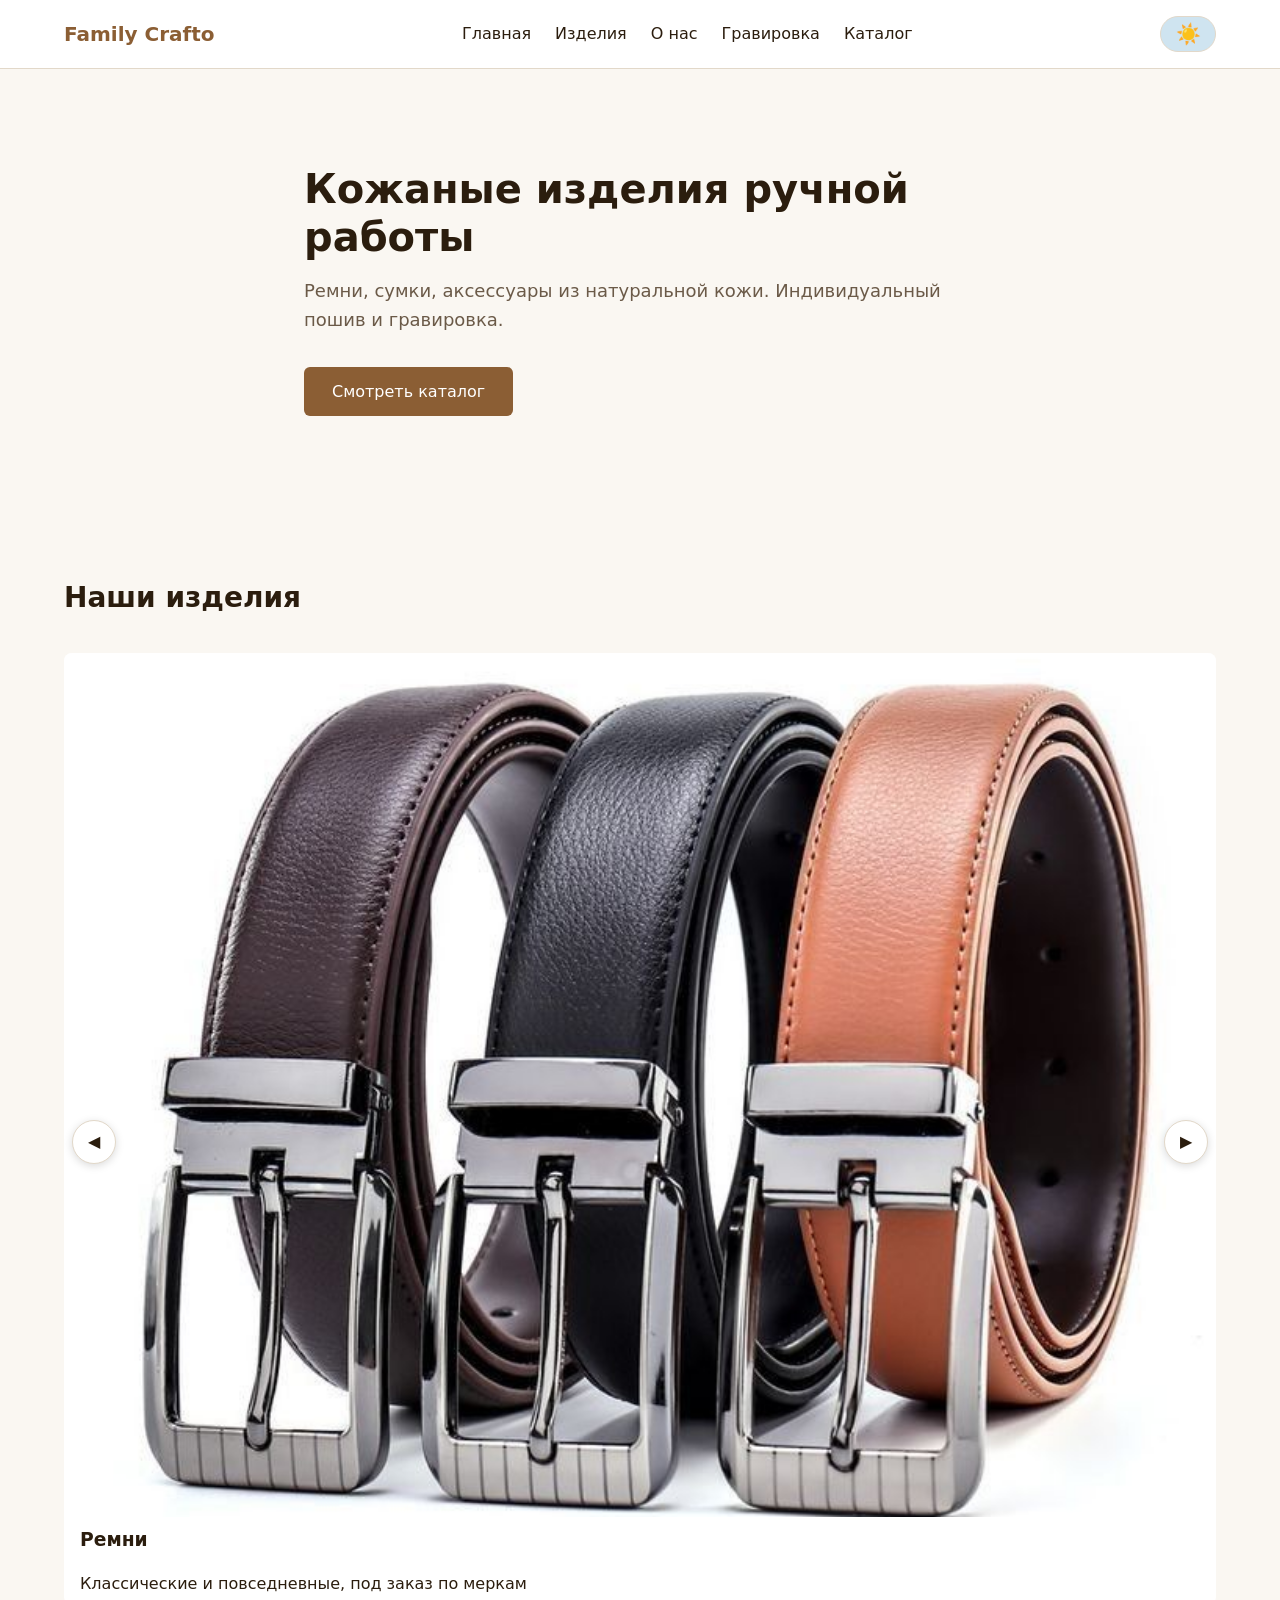
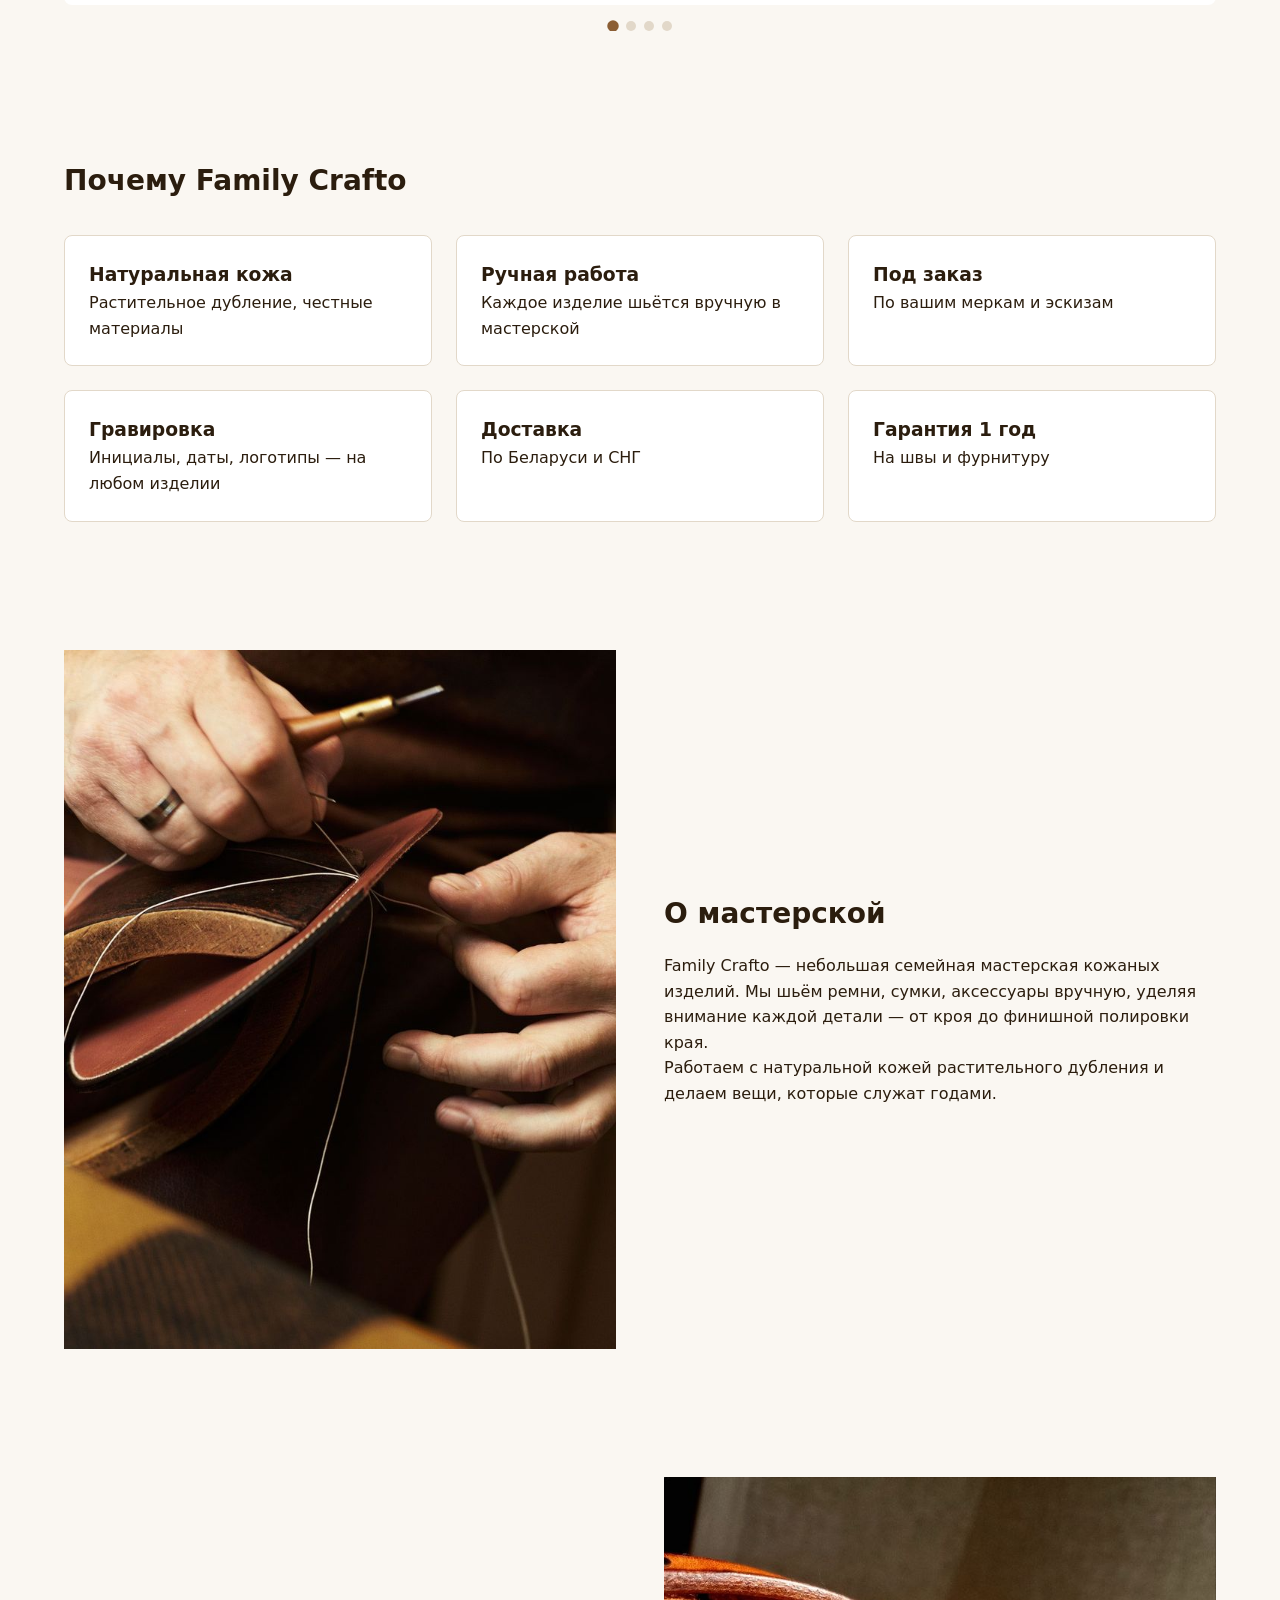
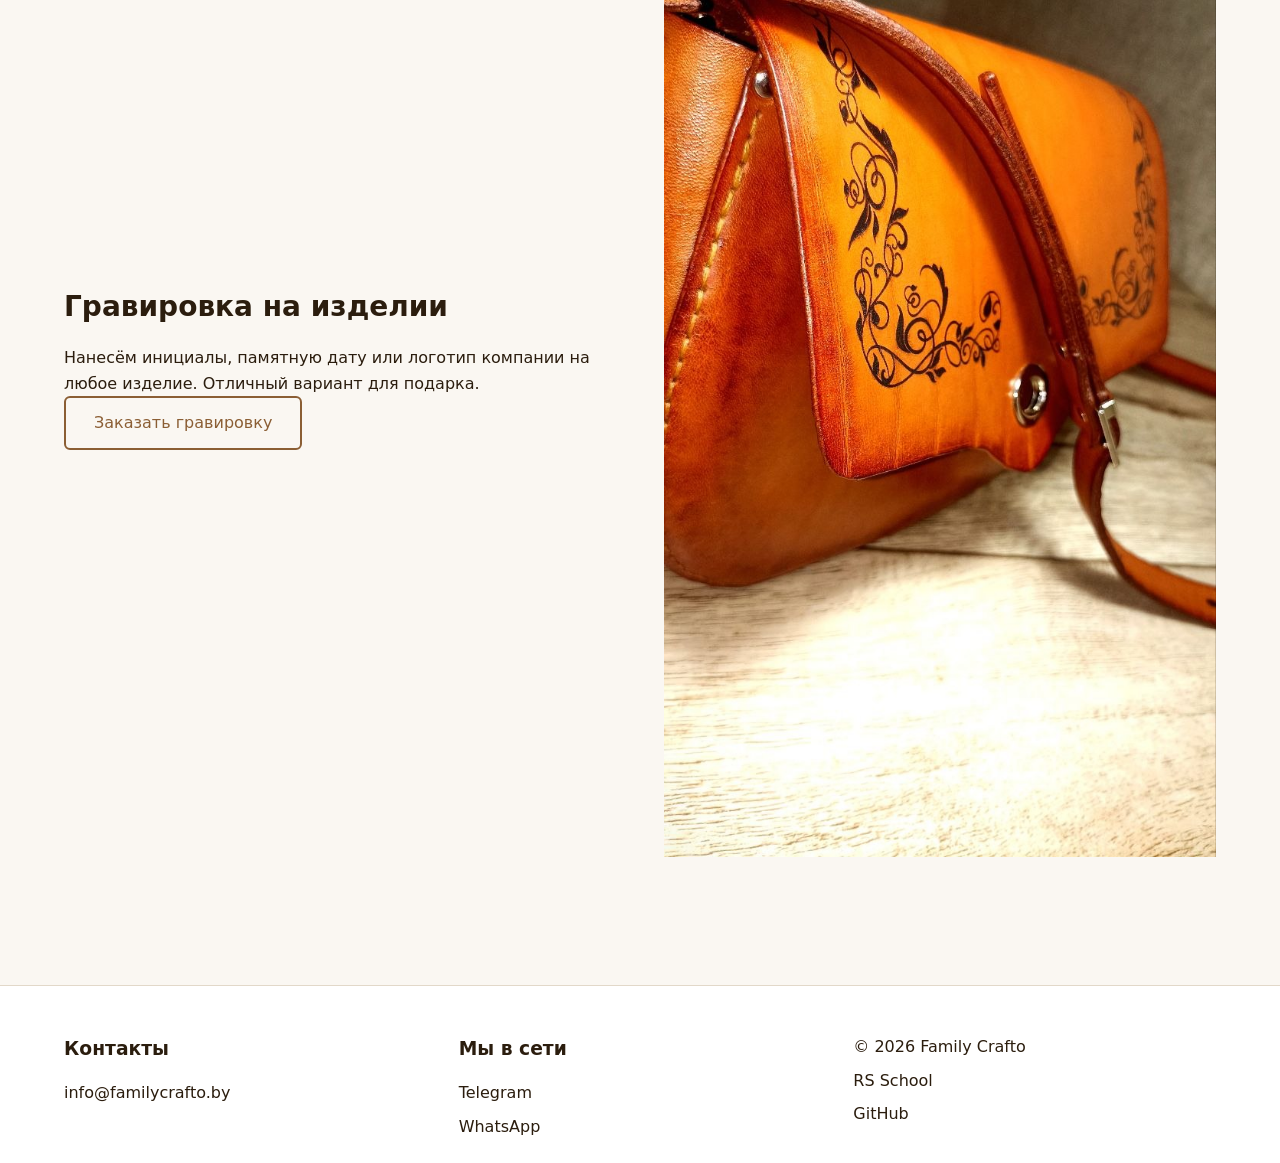
==== commit 8d59333e: "feat: rework slider to single-slide layout with smooth transition" ====
--- a/index.html
+++ b/index.html
@@ -1,17 +1,16 @@
 <!DOCTYPE html>
 <html lang="ru">
-    <head>
-        <meta charset="UTF-8">
-        <meta name="viewport" content="width=device-width, initial-scale=1.0">
-        <title>Family Crafto — кожаные изделия ручной работы</title>
-        <link rel="icon" href="images/favicon.ico" type="image/x-icon">
-        <link rel="stylesheet" href="css/themes.css">
-        <link rel="stylesheet" href="css/style.css">
-        <script src="js/theme.js" defer></script>
-    </head>
-    <script src="js/burger.js"></script>
-    <script src="js/slider.js"></script>
-    </body>
+<head>
+    <meta charset="UTF-8">
+    <meta name="viewport" content="width=device-width, initial-scale=1.0">
+    <title>Family Crafto — кожаные изделия ручной работы</title>
+    <link rel="icon" href="images/favicon.ico" type="image/x-icon">
+    <link rel="stylesheet" href="css/themes.css">
+    <link rel="stylesheet" href="css/style.css">
+    <script src="js/theme.js" defer></script>
+</head>
+<body>
+
     <header class="header">
         <div class="container header__inner">
             <a href="index.html" class="logo">Family Crafto</a>
@@ -36,119 +35,128 @@
             </button>
         </div>
     </header>
-    <main> 
-    <section class="hero" id="hero">
-        <div class="container hero__inner">
-            <h1>Кожаные изделия ручной работы</h1>
-            <p>Ремни, сумки, аксессуары из натуральной кожи. Индивидуальный пошив и гравировка.</p>
-            <a href="catalog.html" class="btn">Смотреть каталог</a>
-        </div>
-    </section>
-    <section class="products-slider" id="products">
-        <div class="container">
-            <h2>Наши изделия</h2>
-            <div class="slider">
-                <ul class="slider__track">
-                    <li class="slide">
-                        <img src="images/remen.jpg" alt="Кожаный ремень ручной работы">
-                        <h3>Ремни</h3>
-                        <p>Классические и повседневные, под заказ по меркам</p>
+
+    <main>
+        <section class="hero" id="hero">
+            <div class="container hero__inner">
+                <h1>Кожаные изделия ручной работы</h1>
+                <p>Ремни, сумки, аксессуары из натуральной кожи. Индивидуальный пошив и гравировка.</p>
+                <a href="catalog.html" class="btn">Смотреть каталог</a>
+            </div>
+        </section>
+
+        <section class="products-slider" id="products">
+            <div class="container">
+                <h2>Наши изделия</h2>
+                <div class="slider">
+                    <ul class="slider__track">
+                        <li class="slide">
+                            <img src="images/remen.jpg" alt="Кожаный ремень ручной работы">
+                            <h3>Ремни</h3>
+                            <p>Классические и повседневные, под заказ по меркам</p>
+                        </li>
+                        <li class="slide">
+                            <img src="images/sum4.jpg" alt="Кожаная сумка ручной работы">
+                            <h3>Сумки</h3>
+                            <p>Шоперы, кросс-боди, тоуты из натуральной кожи</p>
+                        </li>
+                        <li class="slide">
+                            <img src="images/cart4.jpg" alt="Кожаный кошелёк ручной работы">
+                            <h3>Кошельки</h3>
+                            <p>Тонкие, классические и портмоне из натуральной кожи</p>
+                        </li>
+                        <li class="slide">
+                            <img src="images/cosel4.jpg" alt="Кожаная папка для документов">
+                            <h3>Аксессуары</h3>
+                            <p>Для документов, ноутбука и картхолдеры</p>
+                        </li>
+                    </ul>
+
+                    <button class="slider__btn slider__btn--prev" type="button" aria-label="Предыдущий слайд">
+                        <span aria-hidden="true">◀</span>
+                    </button>
+                    <button class="slider__btn slider__btn--next" type="button" aria-label="Следующий слайд">
+                        <span aria-hidden="true">▶</span>
+                    </button>
+
+                    <div class="slider__dots">
+                        <button class="dot dot--active" type="button" aria-label="Слайд 1"></button>
+                        <button class="dot" type="button" aria-label="Слайд 2"></button>
+                        <button class="dot" type="button" aria-label="Слайд 3"></button>
+                        <button class="dot" type="button" aria-label="Слайд 4"></button>
+                    </div>
+                </div>
+            </div>
+        </section>
+
+        <section class="benefits" id="benefits">
+            <div class="container">
+                <h2>Почему Family Crafto</h2>
+                <ul class="benefits__grid">
+                    <li class="benefit-card">
+                        <h3>Натуральная кожа</h3>
+                        <p>Растительное дубление, честные материалы</p>
                     </li>
-                    <li class="slide">
-                        <img src="images/sum4.jpg" alt="Кожаная сумка ручной работы">
-                        <h3>Сумки</h3>
-                        <p>Шоперы, кросс-боди, тоуты из натуральной кожи</p>
+                    <li class="benefit-card">
+                        <h3>Ручная работа</h3>
+                        <p>Каждое изделие шьётся вручную в мастерской</p>
                     </li>
-                    <li class="slide">
-                        <img src="images/cart4.jpg" alt="Кожаный кошелёк ручной работы">
-                        <h3>Кошельки</h3>
-                        <p>Тонкие, классические и портмоне из натуральной кожи</p>
+                    <li class="benefit-card">
+                        <h3>Под заказ</h3>
+                        <p>По вашим меркам и эскизам</p>
                     </li>
-                    <li class="slide">
-                        <img src="images/cosel4.jpg" alt="Кожаная папка для документов">
-                        <h3>Аксессуары</h3>
-                        <p>Для документов, ноутбука и картхолдеры</p>
+                    <li class="benefit-card">
+                        <h3>Гравировка</h3>
+                        <p>Инициалы, даты, логотипы — на любом изделии</p>
+                    </li>
+                    <li class="benefit-card">
+                        <h3>Доставка</h3>
+                        <p>По Беларуси и СНГ</p>
+                    </li>
+                    <li class="benefit-card">
+                        <h3>Гарантия 1 год</h3>
+                        <p>На швы и фурнитуру</p>
                     </li>
                 </ul>
-                <button class="slider__btn slider__btn--prev" aria-label="Предыдущий слайд">
-                    <span aria-hidden="true">◀</span>
-                </button>
-                <button class="slider__btn slider__btn--next" aria-label="Следующий слайд">
-                    <span aria-hidden="true">▶</span>
-                </button>
-                <div class="slider__dots">
-                    <button class="dot dot--active" aria-label="Слайд 1"></button>
-                    <button class="dot" aria-label="Слайд 2"></button>
-                    <button class="dot" aria-label="Слайд 3"></button>
-                    <button class="dot" aria-label="Слайд 4"></button>
+            </div>
+        </section>
+
+        <section class="about" id="about">
+            <div class="container about__inner">
+                <img src="images/der.jpg" alt="Мастер Family Crafto за работой">
+                <div class="about__text">
+                    <h2>О мастерской</h2>
+                    <p>Family Crafto — небольшая семейная мастерская кожаных изделий. Мы шьём ремни, сумки, аксессуары вручную, уделяя внимание каждой детали — от кроя до финишной полировки края.</p>
+                    <p>Работаем с натуральной кожей растительного дубления и делаем вещи, которые служат годами.</p>
                 </div>
             </div>
-        </div>
-    </section>
-    <section class="benefits" id="benefits">
-        <div class="container">
-            <h2>Почему Family Crafto</h2>
-            <ul class="benefits__grid">
-                <li class="benefit-card">
-                    <h3>Натуральная кожа</h3>
-                    <p>Растительное дубление, честные материалы</p>
-                </li>
-                <li class="benefit-card">
-                    <h3>Ручная работа</h3>
-                    <p>Каждое изделие шьётся вручную в мастерской</p>
-                </li>
-                <li class="benefit-card">
-                    <h3>Под заказ</h3>
-                    <p>По вашим меркам и эскизам</p>
-                </li>
-                <li class="benefit-card">
-                    <h3>Гравировка</h3>
-                    <p>Инициалы, даты, логотипы — на любом изделии</p>
-                </li>
-                <li class="benefit-card">
-                    <h3>Доставка</h3>
-                    <p>По Беларуси и СНГ</p>
-                </li>
-                <li class="benefit-card">
-                    <h3>Гарантия 1 год</h3>
-                    <p>На швы и фурнитуру</p>
-                </li>
-            </ul>
-        </div>
-    </section>
-    <section class="about" id="about">
-        <div class="container about__inner">
-            <img src="images/der.jpg" alt="Мастер Family Crafto за работой">
-            <div class="about__text">
-                <h2>О мастерской</h2>
-                <p>Family Crafto — небольшая семейная мастерская кожаных изделий. Мы шьём ремни, сумки, аксессуары вручную, уделяя внимание каждой детали — от кроя до финишной полировки края.</p>
-                <p>Работаем с натуральной кожей растительного дубления и делаем вещи, которые служат годами.</p>
+        </section>
+
+        <section class="engraving" id="engraving">
+            <div class="container engraving__inner">
+                <div class="engraving__text">
+                    <h2>Гравировка на изделии</h2>
+                    <p>Нанесём инициалы, памятную дату или логотип компании на любое изделие. Отличный вариант для подарка.</p>
+                    <a href="catalog.html" class="btn btn--outline">Заказать гравировку</a>
+                </div>
+                <img src="images/grav3.jpg" alt="Пример гравировки инициалов на коже">
             </div>
-        </div>
-    </section>
-    <section class="engraving" id="engraving">
-        <div class="container engraving__inner">
-            <div class="engraving__text">
-                <h2>Гравировка на изделии</h2>
-                <p>Нанесём инициалы, памятную дату или логотип компании на любое изделие. Отличный вариант для подарка.</p>
-                <a href="catalog.html" class="btn btn--outline">Заказать гравировку</a>
-            </div>
-            <img src="images/grav3.jpg" alt="Пример гравировки инициалов на коже">
-        </div>
-    </section>
+        </section>
     </main>
+
     <footer class="footer">
         <div class="container footer__inner">
             <div class="footer__col">
                 <h3>Контакты</h3>
                 <a href="mailto:info@familycrafto.by">info@familycrafto.by</a>
             </div>
-    
+
             <div class="footer__col">
                 <h3>Мы в сети</h3>
                 <a href="https://t.me/family_crafto" target="_blank" rel="noopener">Telegram</a>
                 <a href="https://wa.me/375291234567" target="_blank" rel="noopener">WhatsApp</a>
             </div>
+
             <div class="footer__col">
                 <p>© 2026 Family Crafto</p>
                 <a href="https://rs.school/courses/javascript" target="_blank" rel="noopener">RS School</a>
@@ -156,5 +164,8 @@
             </div>
         </div>
     </footer>
+
+    <script src="js/burger.js"></script>
+    <script src="js/slider.js"></script>
 </body>
 </html>
--- a/css/style.css
+++ b/css/style.css
@@ -131,14 +131,35 @@
 .product-card__price { display: block; padding-bottom: 16px; color: var(--accent); font-weight: 700; }
 
 
-.slider { position: relative; overflow: hidden; margin-top: 32px; }
+.slider {
+    position: relative;
+    overflow: hidden;
+    margin-top: 32px;
+}
+
 .slider__track {
     display: flex;
     gap: 24px;
-    transition: transform .5s cubic-bezier(.4, 0, .2, 1);  /* ← вот это */
-}
-.slide { flex: 0 0 calc((100% - 48px) / 3); background: var(--surface); border-radius: 8px; overflow: hidden; }
-.slide h3, .slide p { padding: 8px 16px; }
+    transition: transform .5s cubic-bezier(.4, 0, .2, 1);
+}
+
+.slide {
+    flex: 0 0 100%;
+    background: var(--surface);
+    border-radius: 8px;
+    overflow: hidden;
+}
+
+.slide img {
+    width: 100%;
+    aspect-ratio: 4 / 3;
+    object-fit: cover;
+}
+
+.slide h3,
+.slide p {
+    padding: 8px 16px;
+}
 
 .slider__btn {
     position: absolute;
@@ -147,7 +168,7 @@
     width: 44px;
     height: 44px;
     border-radius: 50%;
-    background: var(--surface);          
+    background: var(--surface);
     color: var(--text);
     border: 1px solid var(--border);
     cursor: pointer;
@@ -204,14 +225,12 @@
     .burger { display: block; }
     .about__inner, .engraving__inner { grid-template-columns: 1fr; }
     .products { grid-template-columns: repeat(2, 1fr); }
-    .slide { flex: 0 0 calc((100% - 24px) / 2); }
     h1 { font-size: 2rem; }
 }
 
 @media (max-width: 480px) {
     .container { padding: 0 16px; }
     .products, .benefits__grid, .footer__inner { grid-template-columns: 1fr; }
-    .slide { flex: 0 0 100%; }
     h1 { font-size: 1.75rem; }
 }
 
